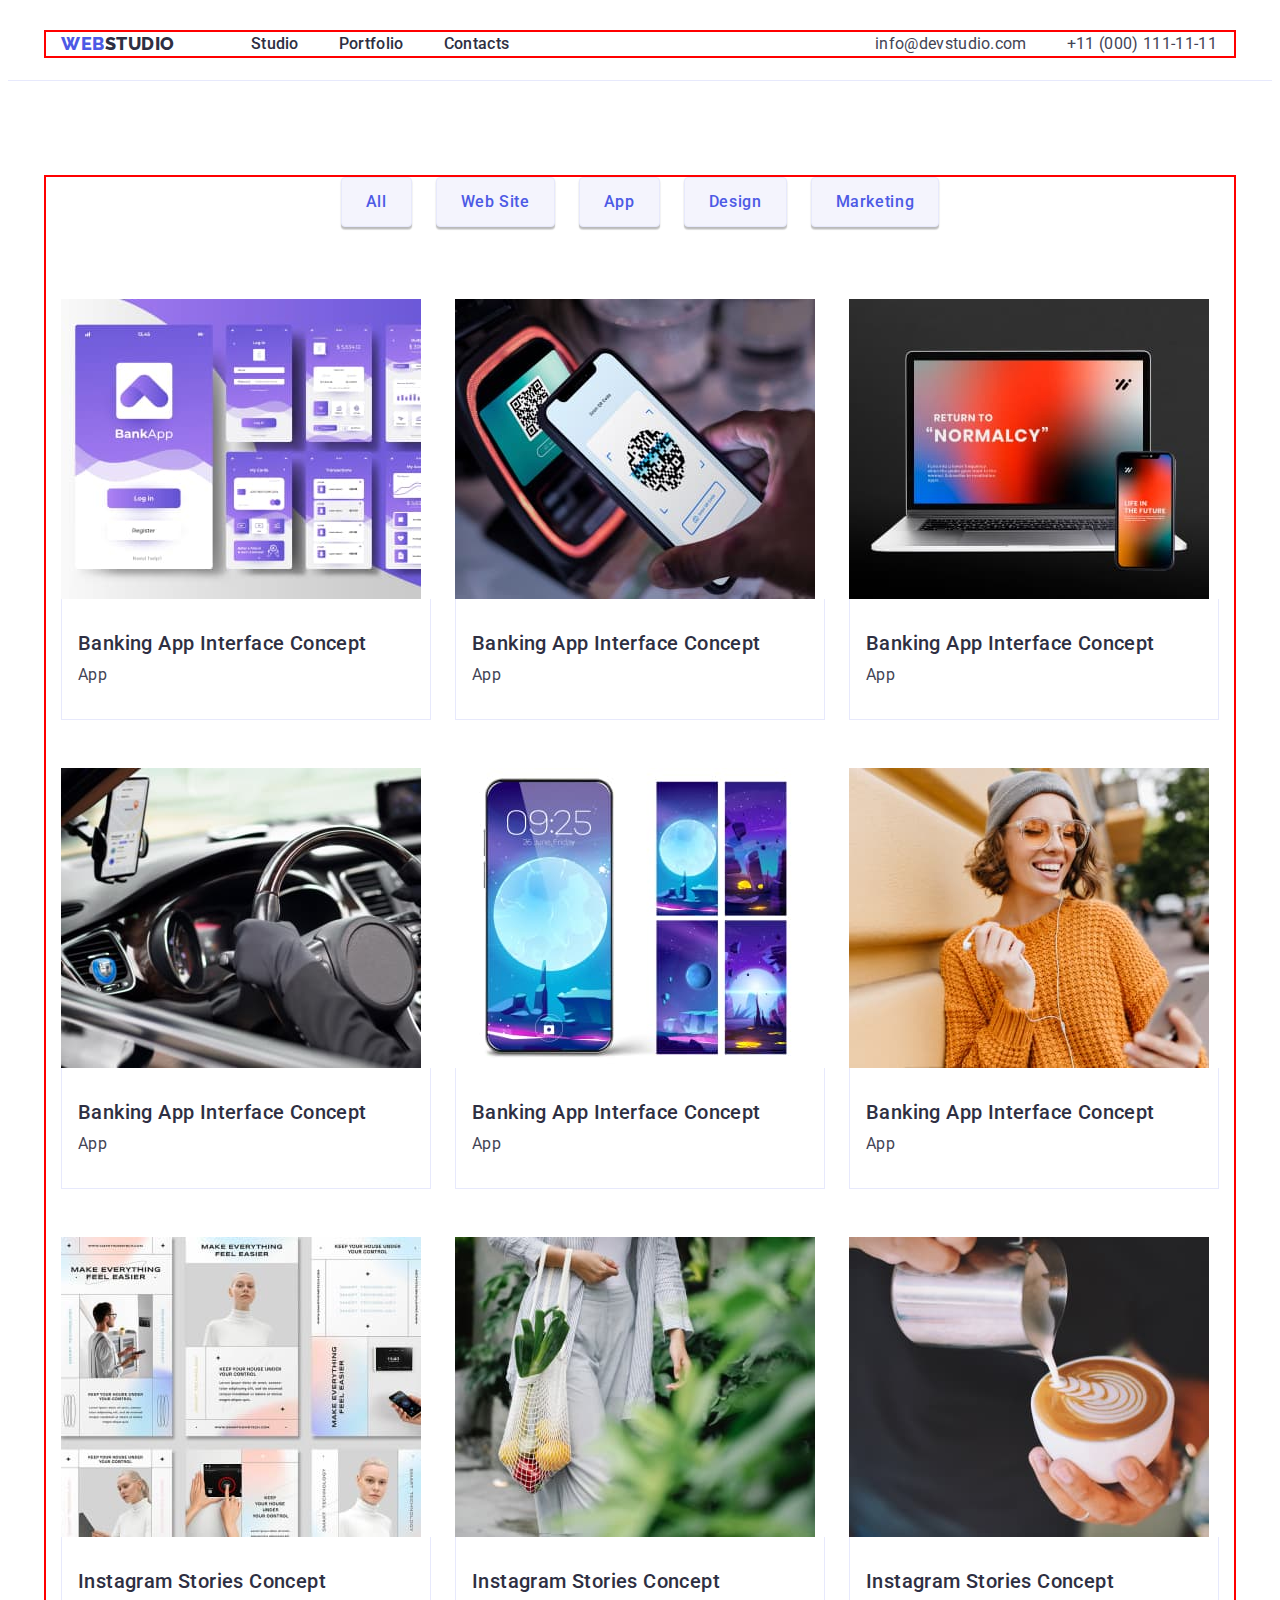
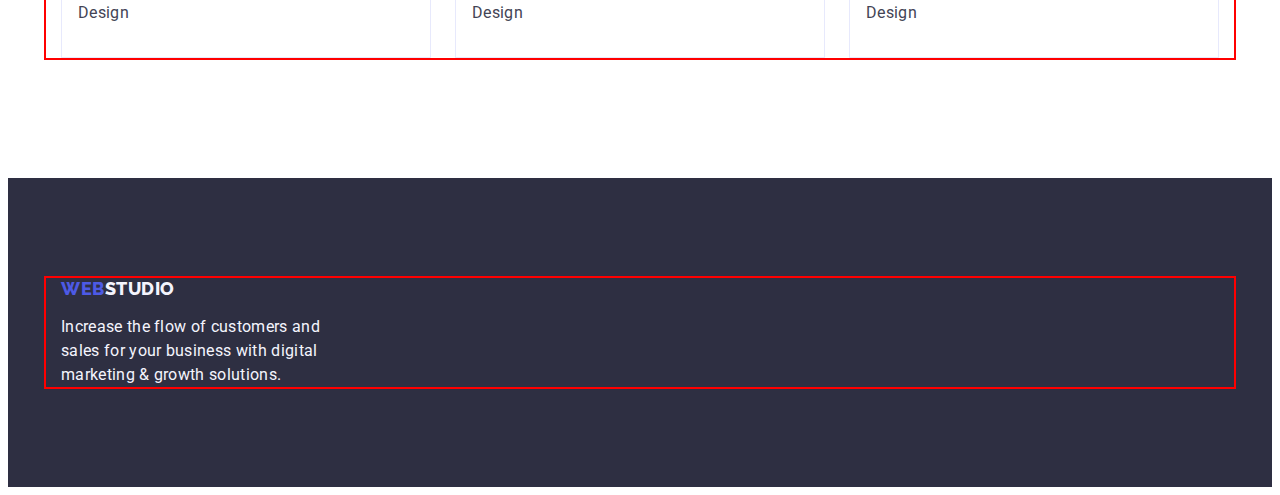
==== portfolio.html @ 76309aad "Initial commit" ====
<!DOCTYPE html>
<html lang="en">

<head>
    <meta charset="UTF-8">
    <meta http-equiv="X-UA-Compatible" content="IE=edge">
    <meta name="viewport" content="width=device-width, initial-scale=1.0">
    <link rel="preconnect" href="https://fonts.googleapis.com">
    <link rel="preconnect" href="https://fonts.gstatic.com" crossorigin>
    <link href="https://fonts.googleapis.com/css2?family=Raleway:wght@800&family=Roboto:wght@400;500;700&display=swap"
        rel="stylesheet">
    <title>Document</title>
    <link rel="stylesheet" href="https://cdnjs.cloudflare.com/ajax/libs/modern-normalize/2.0.0/modern-normalize.min.css"
        integrity="sha512-4xo8blKMVCiXpTaLzQSLSw3KFOVPWhm/TRtuPVc4WG6kUgjH6J03IBuG7JZPkcWMxJ5huwaBpOpnwYElP/m6wg=="
        crossorigin="anonymous" referrerpolicy="no-referrer">
    <link rel="stylesheet" href="./css/styles.css">
</head>

<body>
    <header class="header">
        <div class="container header-container">
            <nav class="header-nav">
                <a href="./index.html" class="header-logo link">Web<span class="logo">Studio</span></a>
                <ul class="header-menu list">
                    <li class="header-menu-item">
                        <a class="header-menu-link link" href="./index.html">Studio</a>
                    </li>
                    <li class="header-menu-item">
                        <a class="header-menu-link link" href="./portfolio.html">Portfolio</a>
                    </li>
                    <li class="header-menu-item">
                        <a class="header-menu-link link" href="">Contacts</a>
                    </li>
                </ul>
            </nav>
            <address class="header-address">
                <ul class="header-address-list list">
                    <li class="header-address-item">
                        <a class="header-address-link link" href="mailto:info@devstudio.com">info@devstudio.com</a>
                    </li>
                    <li class="header-address-item">
                        <a class="header-address-link link" href="tel:+110001111111">+11 (000) 111-11-11</a>
                    </li>
                </ul>
            </address>
        </div>
    </header>
    <main>

        <section class="section portfolio">
            <div class="container">
                <h1 class="visually-hidden">Portfolio</h1>
                <ul class="portfolio-list list">
                    <li class="portfolio-item">
                        <button type="button" class="portfolio-btn">All</button>
                    </li>
                    <li>
                        <button type="button" class="portfolio-btn">Web Site</button>
                    </li>
                    <li>
                        <button type="button" class="portfolio-btn">App</button>
                    </li>
                    <li>
                        <button type="button" class="portfolio-btn">Design</button>
                    </li>
                    <li>
                        <button type="button" class="portfolio-btn">Marketing</button>
                    </li>
                </ul>
                <ul class="card-list list">
                    <li class="card-item">
                        <a class="link" href=""><img src="./images/our-products/banking-app.jpg" alt="banking app"
                                width="360" height="300">
                            <div class="card-app">
                                <h2 class="advantage-subtitle">Banking App Interface Concept</h2>
                                <p class="advantage-text">App</p>
                            </div>
                        </a>
                    </li>
                    <li class="card-item">
                        <a class="link" href=""><img src="./images/our-products/cashless-payment.jpg"
                                alt="smartphone in hand" width="360" height="300">
                            <div class="card-app">
                                <h2 class="advantage-subtitle">Banking App Interface Concept</h2>
                                <p class="advantage-text">App</p>
                            </div>
                        </a>
                    </li>
                    <li class="card-item">
                        <a class="link" href=""><img src="./images/our-products/meditation-app.jpg"
                                alt="images of a laptop and smartphone" width="360" height="300">
                            <div class="card-app">
                                <h2 class="advantage-subtitle">Banking App Interface Concept</h2>
                                <p class="advantage-text">App</p>
                            </div>
                        </a>
                    </li>
                    <li class="card-item">
                        <a class="link" href=""><img src="./images/our-products/taxi-service.jpg"
                                alt="driver's hands on the steering wheel" width="360" height="300">
                            <div class="card-app">
                                <h2 class="advantage-subtitle">Banking App Interface Concept</h2>
                                <p class="advantage-text">App</p>
                            </div>
                        </a>
                    </li>
                    <li class="card-item">
                        <a class="link" href=""><img src="./images/our-products/screen-illustrations.jpg"
                                alt="smartphone screen saver" width="360" height="300">
                            <div class="card-app">
                                <h2 class="advantage-subtitle">Banking App Interface Concept</h2>
                                <p class="advantage-text">App</p>
                            </div>
                        </a>
                    </li>
                    <li class="card-item">
                        <a class="link" href=""><img src="./images/our-products/online-courses.jpg"
                                alt="girl with headphones" width="360" height="300">
                            <div class="card-app">
                                <h2 class="advantage-subtitle">Banking App Interface Concept</h2>
                                <p class="advantage-text">App</p>
                            </div>
                        </a>
                    </li>
                    <li class="card-item">
                        <a class="link" href=""><img src="./images/our-products/instagram-stories-concept.jpg"
                                alt="Instagram pages" width="360" height="300">
                            <div class="card-app">
                                <h2 class="advantage-subtitle">Instagram Stories Concept</h2>
                                <p class="advantage-text">Design</p>
                            </div>
                        </a>
                    </li>
                    <li class="card-item">
                        <a class="link" href=""><img src="./images/our-products/organic-food.jpg"
                                alt="a person carries food" width="360" height="300">
                            <div class="card-app">
                                <h2 class="advantage-subtitle">Instagram Stories Concept</h2>
                                <p class="advantage-text">Design</p>
                            </div>
                        </a>
                    </li>
                    <li class="card-item">
                        <a class="link" href=""><img src="./images/our-products/fresh-coffee.jpg"
                                alt="pour coffee into a cup" width="360" height="300">
                            <div class="card-app">
                                <h2 class="advantage-subtitle">Instagram Stories Concept</h2>
                                <p class="advantage-text">Design</p>
                            </div>
                        </a>
                    </li>
                </ul>
            </div>
        </section>

    </main>
    <footer class="footer">
        <div class="container footer-container">
            <div class="footer-logo-row">
                <a class="footer-logo link" href="./index.html">Web<span class="logo">Studio</span></a>
            </div>
            <p class="footer-text">
                Increase the flow of customers and sales for your business with digital marketing & growth
                solutions.
            </p>
        </div>
    </footer>

</body>

</html>
---- css/styles.css ----
:root {
  --color-primary: #2e2f42;
  --color-secondary: #434455;
  --color-action: #4d5ae5;
  --color-action-secondary: #404bbf;
  --color-invert: #fff;
  --color-bg: #f4f4fd;
}

body {
  font-family: 'Roboto', sans-serif;
  color: var(--color-secondary);
  background-color: var(--color-invert);
  font-size: 16px;
}

p,
h1,
h2,
h3,
h4,
h5,
h6 {
  margin-top: 0;
  margin-bottom: 0;
}

ul {
  list-style-type: none;
  margin: 0;
  padding-left: 0;
}

img {
  display: block;
}

.link {
  text-decoration: none;
}

.list {
  list-style-type: none;
}

.container {
  width: 100%;
  max-width: 1158px;
  margin: 0 auto;
  padding: 0 15px;
  outline: 2px solid red;
}

.section {
  padding-bottom: 0px;
}

.visually-hidden {
  position: absolute;
  width: 1px;
  height: 1px;
  margin: -1px;
  border: 0;
  padding: 0;
  white-space: nowrap;
  clip-path: inset(100%);
  clip: rect(0 0 0 0);
  overflow: hidden;
}


/** ------HEADER-------- */

.header {
  padding-top: 24px;
  padding-bottom: 24px;
  border-bottom: 1px solid #E7E9FC;
}

.header-container {
  display: flex;
  align-items: center;
  padding: 0 15px;
}

.header-nav {
  display: flex;
  align-items: center;
  flex-grow: 1;
}

.header-logo {
  font-family: 'Raleway', sans-serif;
  font-weight: 800;
  font-size: 18px;
  line-height: 1.17;
  letter-spacing: 0.03em;
  text-transform: uppercase;
  margin-right: 76px;
  color: var(--color-action);
}

.header-logo span {
  color: var(--color-primary);
}

.logo {
  color: var(--color-primary);
}

.header-menu {
  display: flex;
  gap: 40px;
}

.header-menu-item {}

.header-menu-link {
  font-weight: 500;
  line-height: 1.5;
  letter-spacing: 0.02em;
  color: var(--color-primary);
  padding: 24px 0;
}

.header-menu-link:hover {
  text-decoration: underline;
  color: var(--color-action-secondary);
}

.header-menu-link:focus {
  color: var(--color-action-secondary);
}

.header-address {
  font-style: normal;
}

.header-address-list {
  display: flex;
  min-width: 344px;
  gap: 40px;
}

.header-address-item {}

.header-address-link {
  font-style: normal;
  line-height: 1.5;
  letter-spacing: 0.02em;
  color: var(--color-secondary);
}

.header-address-link:hover,
.header-address-link:focus {
  text-decoration: underline;
  color: var(--color-action-secondary);
}

/* *----------HERO-------------- */

.hero {
  background-color: var(--color-primary);
  padding-bottom: 0;
  padding: 188px 0;
}

.hero-container {
  display: flex;
  flex-direction: column;
  align-items: center;
}

.hero-title {
  font-weight: 700;
  font-size: 56px;
  line-height: 1.07;
  letter-spacing: 0.02em;
  color: var(--color-invert);
  text-align: center;
  letter-spacing: 0.02em;
  display: block;
  margin: 0 auto;
  max-width: 496px;
  margin-bottom: 48px;
}

.hero-btn {
  font-family: inherit;
  font-weight: 500;
  font-size: 16px;
  line-height: 1.5;
  letter-spacing: 0.04em;
  color: var(--color-invert);
  background-color: var(--color-action);
  cursor: pointer;
  box-shadow: 0px 4px 4px rgba(0, 0, 0, 0.15);
  border-radius: 4px;
  border: none;
  display: block;
  min-width: 169px;
  margin: 0 auto;
  letter-spacing: 0.04em;
  padding: 16px 32px;
}

.hero-btn:hover,
.hero-btn:focus {
  background-color: var(--color-action-secondary);
}

/* *----------advantage-------------- */

.advantage {
  padding: 120px 0;
}

.advantage-container {}



.advantage-list {
  display: flex;
  gap: 24px;
}

.advantage-item {
  width: 264px;
  width: calc((100% - 2 * 24px) / 3)
}

.advantage-subtitle {
  font-weight: 500;
  font-size: 20px;
  line-height: 1.2;
  letter-spacing: 0.02em;
  color: var(--color-primary);
  margin-bottom: 8px;
}

.advantage-text {
  font-size: 16px;
  line-height: 1.5;
  letter-spacing: 0.02em;
  color: var(--color-secondary);
}

/* *----------product-------------- */
.product {
  padding-bottom: 120px;
}

.product-title {
  font-weight: 700;
  font-size: 36px;
  line-height: 1.11;
  text-align: center;
  letter-spacing: 0.02em;
  text-transform: capitalize;
  color: var(--color-primary);
  margin-bottom: 72px;
}

.product-list {
  display: flex;
  gap: 24px;

}

.product-item {
  width: calc((100% - 48px) / 3);
}

/* *----------team-------------- */

.team {
  padding: 120px 0;
  background-color: var(--color-bg);
}

.team-container {
  margin-right: auto;
  margin-left: auto;
}

.team-title {
  font-weight: 700;
  font-size: 36px;
  line-height: 1.1;
  letter-spacing: 0.02em;
  text-transform: capitalize;
  color: var(--color-primary);
  text-align: center;
  margin-bottom: 72px;
  max-width: 163px;
  margin-right: auto;
  margin-left: auto;
}

.team-list {
  display: flex;
  gap: 24px;
}

.team-item {
  text-align: center;
  width: calc((100% - 3*24px) / 4);
  background-color: var(--color-invert);
  box-shadow: 0px 1px 6px rgba(46, 47, 66, 0.08), 0px 1px 1px rgba(46, 47, 66, 0.16), 0px 2px 1px rgba(46, 47, 66, 0.08);
  border-radius: 0px 0px 4px 4px;
}

.team-item-specialist {
  padding: 32px 16px;
}

.team-name {
  font-weight: 500;
  font-size: 20px;
  line-height: 1.2;
  letter-spacing: 0.02em;
  color: var(--color-primary);
  text-align: center;
  margin-bottom: 8px;
}

.team-specialty {
  line-height: 1.5;
  letter-spacing: 0.02em;
  color: var(--color-secondary);
  text-align: center;
}

/* *----------footer-------------- */

.footer {
  background-color: var(--color-primary);
  padding: 100px 0;
}

.footer-container {
  display: block;
}

.footer-logo {
  font-family: 'Raleway', sans-serif;
  font-weight: 800;
  font-size: 18px;
  line-height: 1.17;
  letter-spacing: 0.03em;
  text-transform: uppercase;
  color: var(--color-action);
  margin-bottom: 16px;
  display: inline-block;
}



.footer-logo span {
  color: var(--color-bg);
}

.footer-text {
  font-weight: 400;
  line-height: 1.5;
  letter-spacing: 0.02em;
  color: var(--color-bg);
  max-width: 264px;
}

/* *----------portfolio-------------- */


.portfolio {
  padding-top: 96px;
  padding-bottom: 120px;
}

.portfolio-container {}



.portfolio-list {
  display: flex;
  gap: 24px;
  justify-content: center;
  margin-bottom: 72px;
}

.portfolio-item {}

.portfolio-btn {
  font-family: 'Roboto', sans-serif;
  font-weight: 500;
  font-size: 16px;
  line-height: 1.5;
  letter-spacing: 0.04em;
  color: var(--color-action);
  background-color: var(--color-bg);
  cursor: pointer;
  border: none;
  padding: 12px 24px;
  box-shadow: 0px 3px 1px rgba(0, 0, 0, 0.1), 0px 2px 1px rgba(0, 0, 0, 0.08), 0px 2px 2px rgba(0, 0, 0, 0.12);
  border: 1px solid #e7e9fc;
  border-radius: 4px;
}

.portfolio-btn:hover,
.portfolio-btn:focus {
  color: var(--color-invert);
  background-color: var(--color-action-secondary);
  border: 1px solid transparent;
}



/* *----------card-------------- */

.card-title {}




.card-list {
  display: flex;
  flex-wrap: wrap;
  column-gap: 24px;
  row-gap: 48px;
  list-style: none;
}

.card-item {
  width: calc((100% - 48px) / 3);
}

.card-app {
  padding: 32px 16px;
  border: 1px solid #e7e9fc;
  border-top: none;
}
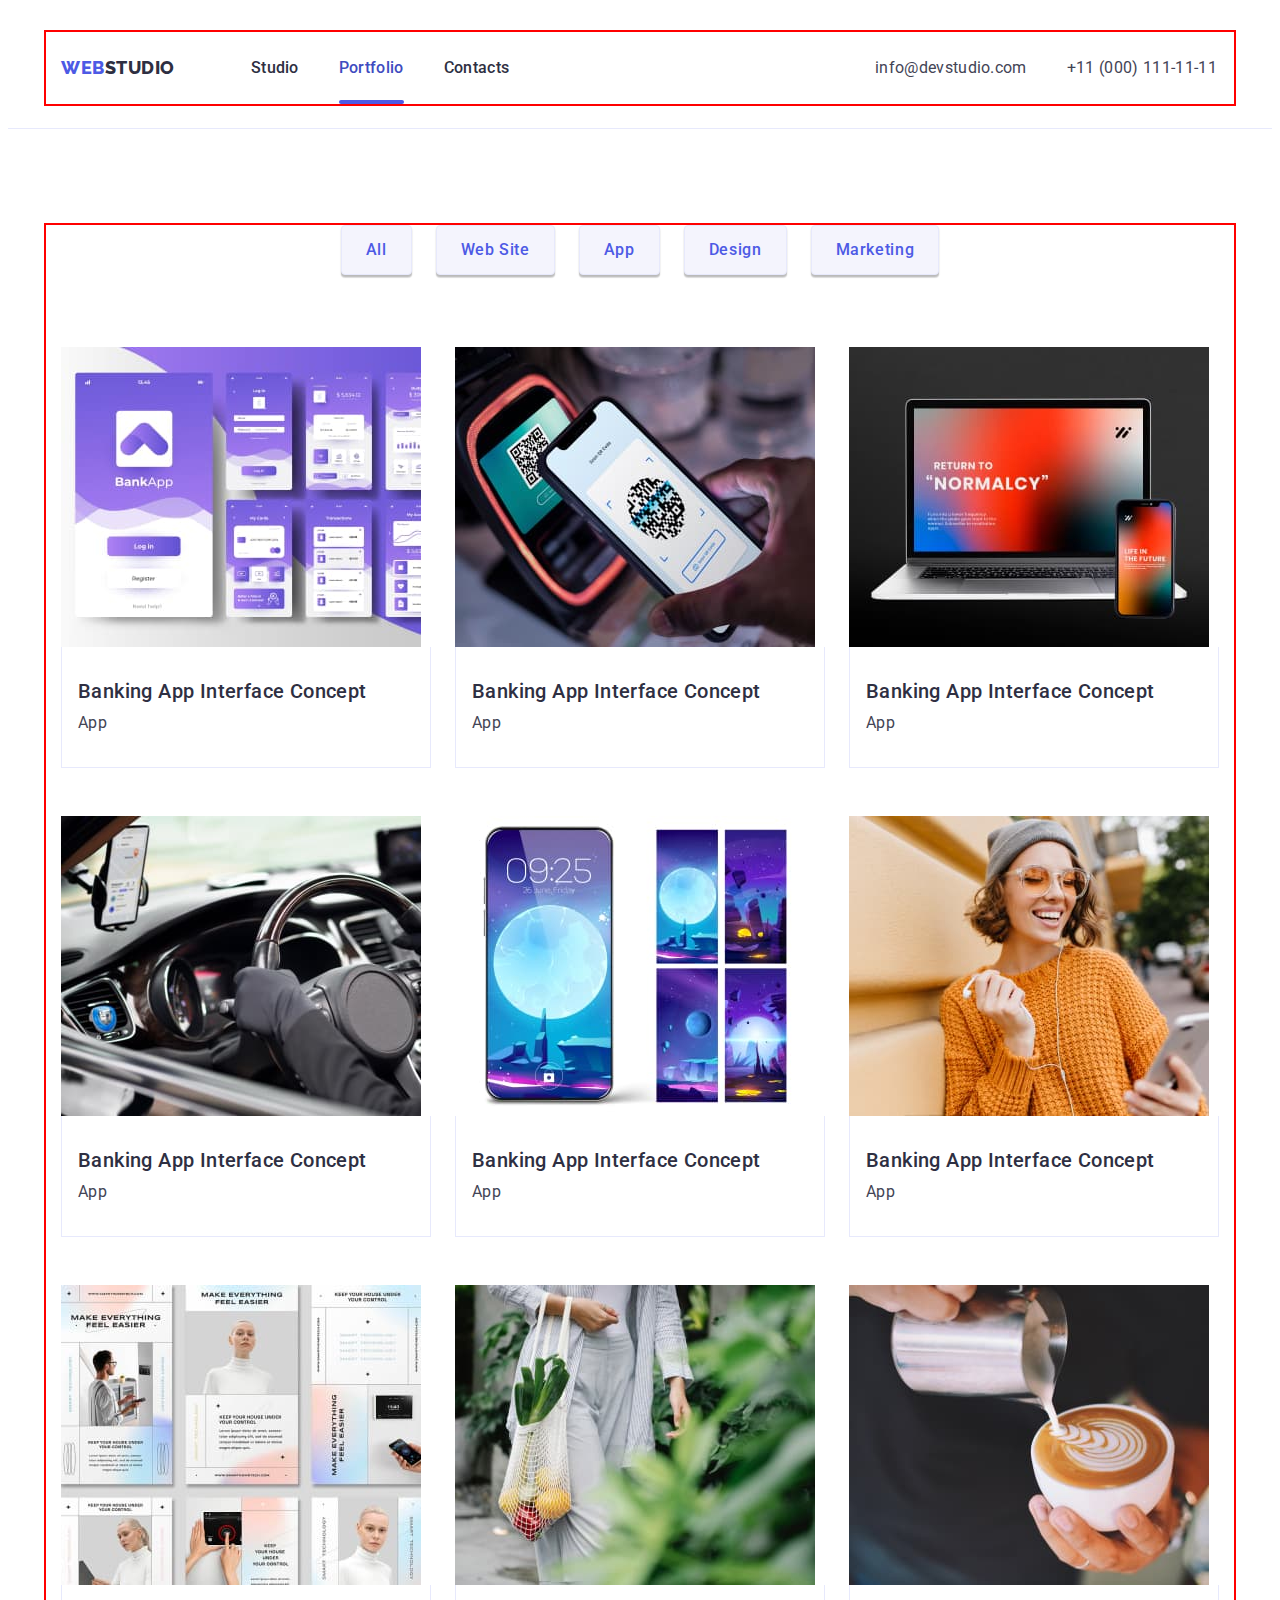
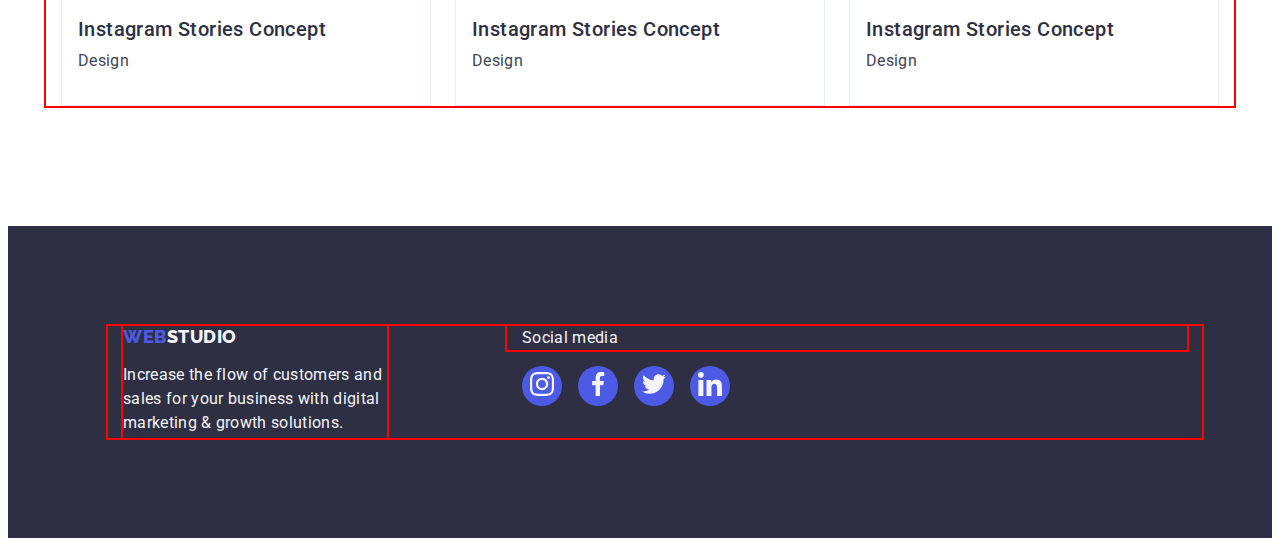
==== commit f372b550: "Summary" ====
--- a/portfolio.html
+++ b/portfolio.html
@@ -26,7 +26,7 @@
                         <a class="header-menu-link link" href="./index.html">Studio</a>
                     </li>
                     <li class="header-menu-item">
-                        <a class="header-menu-link link" href="./portfolio.html">Portfolio</a>
+                        <a class="header-menu-link link current" href="./portfolio.html">Portfolio</a>
                     </li>
                     <li class="header-menu-item">
                         <a class="header-menu-link link" href="">Contacts</a>
@@ -156,13 +156,42 @@
     </main>
     <footer class="footer">
         <div class="container footer-container">
-            <div class="footer-logo-row">
+            <div class="footer-logo-container container">
                 <a class="footer-logo link" href="./index.html">Web<span class="logo">Studio</span></a>
+                <p class="footer-text">
+                    Increase the flow of customers and sales for your business with
+                    digital marketing & growth solutions.
+                </p>
             </div>
-            <p class="footer-text">
-                Increase the flow of customers and sales for your business with digital marketing & growth
-                solutions.
-            </p>
+            <div class="footer-soc container">
+                <p class="footer-soc-text">Social media</p>
+                <ul class="footer-soc-list">
+                    <li class="footer-soc-item">
+                        <a href="http://" target="_blank" rel="noopener noreferrer">
+                            <svg class="team-soc-icon" width="24" height="24">
+                                <use href="./images/symbol.svg#icon-instagram"></use>
+                            </svg></a>
+                    </li>
+                    <li class="footer-soc-item">
+                        <a href="http://" target="_blank" rel="noopener noreferrer">
+                            <svg class=" team-soc-icon" width="24" height="24">
+                                <use href="./images/symbol.svg#icon-facebook"></use>
+                            </svg></a>
+                    </li>
+                    <li class="footer-soc-item">
+                        <a href="http://" target="_blank" rel="noopener noreferrer">
+                            <svg class="team-soc-icon" width="24" height="24">
+                                <use href="./images/symbol.svg#icon-twitter"></use>
+                            </svg></a>
+                    </li>
+                    <li class="footer-soc-item">
+                        <a href="http://" target="_blank" rel="noopener noreferrer">
+                            <svg class="team-soc-icon" width="24" height="24">
+                                <use href="./images/symbol.svg#icon-linkedin"></use>
+                            </svg></a>
+                    </li>
+                </ul>
+            </div>
         </div>
     </footer>
 
--- a/css/styles.css
+++ b/css/styles.css
@@ -5,6 +5,7 @@
   --color-action-secondary: #404bbf;
   --color-invert: #fff;
   --color-bg: #f4f4fd;
+  --transition: 250ms cubic-bezier(0.4, 0, 0.2, 1);
 }
 
 body {
@@ -113,25 +114,42 @@
   gap: 40px;
 }
 
-.header-menu-item {}
 
 .header-menu-link {
+  display: block;
+  position: relative;
   font-weight: 500;
   line-height: 1.5;
   letter-spacing: 0.02em;
   color: var(--color-primary);
   padding: 24px 0;
-}
-
-.header-menu-link:hover {
-  text-decoration: underline;
+  transition: color var(--transition);
+}
+
+.link.current {
   color: var(--color-action-secondary);
 }
 
+.header-menu-link:hover,
 .header-menu-link:focus {
   color: var(--color-action-secondary);
 }
 
+.current {
+  position: relative;
+}
+
+.current::after {
+  content: '';
+  left: 0;
+  bottom: 0;
+  width: 100%;
+  height: 4px;
+  position: absolute;
+  background-color: var(--color-action);
+  border-radius: 2px;
+}
+
 .header-address {
   font-style: normal;
 }
@@ -142,13 +160,12 @@
   gap: 40px;
 }
 
-.header-address-item {}
-
 .header-address-link {
   font-style: normal;
   line-height: 1.5;
   letter-spacing: 0.02em;
   color: var(--color-secondary);
+  transition: color var(--transition);
 }
 
 .header-address-link:hover,
@@ -161,6 +178,12 @@
 
 .hero {
   background-color: var(--color-primary);
+  background-image: linear-gradient(0deg, rgba(46, 47, 66, 0.7), rgba(46, 47, 66, 0.7)), url(/images/hero/hero-image.jpg);
+  background-size: cover;
+  background-repeat: no-repeat;
+  background-position: center;
+  border: 1px solid #000000;
+  box-shadow: 0px 4px 4px rgba(0, 0, 0, 0.25);
   padding-bottom: 0;
   padding: 188px 0;
 }
@@ -202,6 +225,7 @@
   margin: 0 auto;
   letter-spacing: 0.04em;
   padding: 16px 32px;
+  transition: background-color var(--transition);
 }
 
 .hero-btn:hover,
@@ -227,6 +251,19 @@
 .advantage-item {
   width: 264px;
   width: calc((100% - 2 * 24px) / 3)
+}
+
+.advantage-item-icon {
+  width: 264px;
+  height: 112px;
+  gap: 24px;
+  padding: 24px 100px;
+  align-items: center;
+  justify-content: center;
+  margin: 0 auto;
+  margin-bottom: 8px;
+  background: #F4F4FD;
+  border-radius: 4px;
 }
 
 .advantage-subtitle {
@@ -311,6 +348,7 @@
 }
 
 .team-item-specialist {
+
   padding: 32px 16px;
 }
 
@@ -329,17 +367,62 @@
   letter-spacing: 0.02em;
   color: var(--color-secondary);
   text-align: center;
-}
+  margin-bottom: 8px;
+}
+
+.team-soc-list {
+  display: flex;
+  gap: 24px;
+}
+
+.team-soc-item {
+  display: flex;
+  width: 40px;
+  height: 40px;
+  width: calc((100% - 72px) / 4);
+  justify-content: center;
+  align-items: center;
+  background-color: var(--color-action);
+  border-radius: 50%;
+}
+
+.team-soc-item:hover,
+.team-soc-item:focus {
+  background-color: var(--color-action-secondary);
+  transition: var(--transition);
+}
+
+.team-soc {
+  height: 16px;
+}
+
+.team-soc-icon {
+  fill: var(--color-bg);
+
+
+}
+
+
 
 /* *----------footer-------------- */
 
 .footer {
   background-color: var(--color-primary);
-  padding: 100px 0;
+  padding: 100px;
 }
 
 .footer-container {
-  display: block;
+  display: flex;
+  justify-content: center;
+}
+
+.footer-logo-container {
+  max-width: 264px;
+  height: 112px;
+  margin-left: 0;
+  margin-right: 120px;
+  padding-left: 0;
+  padding-right: 0;
 }
 
 .footer-logo {
@@ -366,6 +449,51 @@
   letter-spacing: 0.02em;
   color: var(--color-bg);
   max-width: 264px;
+  margin-bottom: 16px;
+}
+
+.footer-soc-container {
+  display: flex;
+  flex-direction: column;
+  max-width: 208px;
+  height: 80px;
+  margin-left: 0;
+  padding-left: 0;
+}
+
+.footer-soc-list {
+  display: flex;
+  gap: 16px;
+  width: calc((100% - 16*3) / 4);
+}
+
+.footer-soc-text {
+  line-height: 1.5;
+  letter-spacing: 0.02em;
+  color: var(--color-bg);
+  max-width: 98px;
+  margin-bottom: 16px;
+}
+
+.footer-soc-item {
+  display: flex;
+  flex: none;
+  width: 40px;
+  height: 40px;
+  justify-content: center;
+  align-items: center;
+  background-color: var(--color-action);
+  border-radius: 50%;
+}
+
+.footer-soc-item:hover,
+.footer-soc-item:focus {
+  background-color: #31D0AA;
+  transition: var(--transition);
+}
+
+.footer-soc {
+  height: 24px;
 }
 
 /* *----------portfolio-------------- */
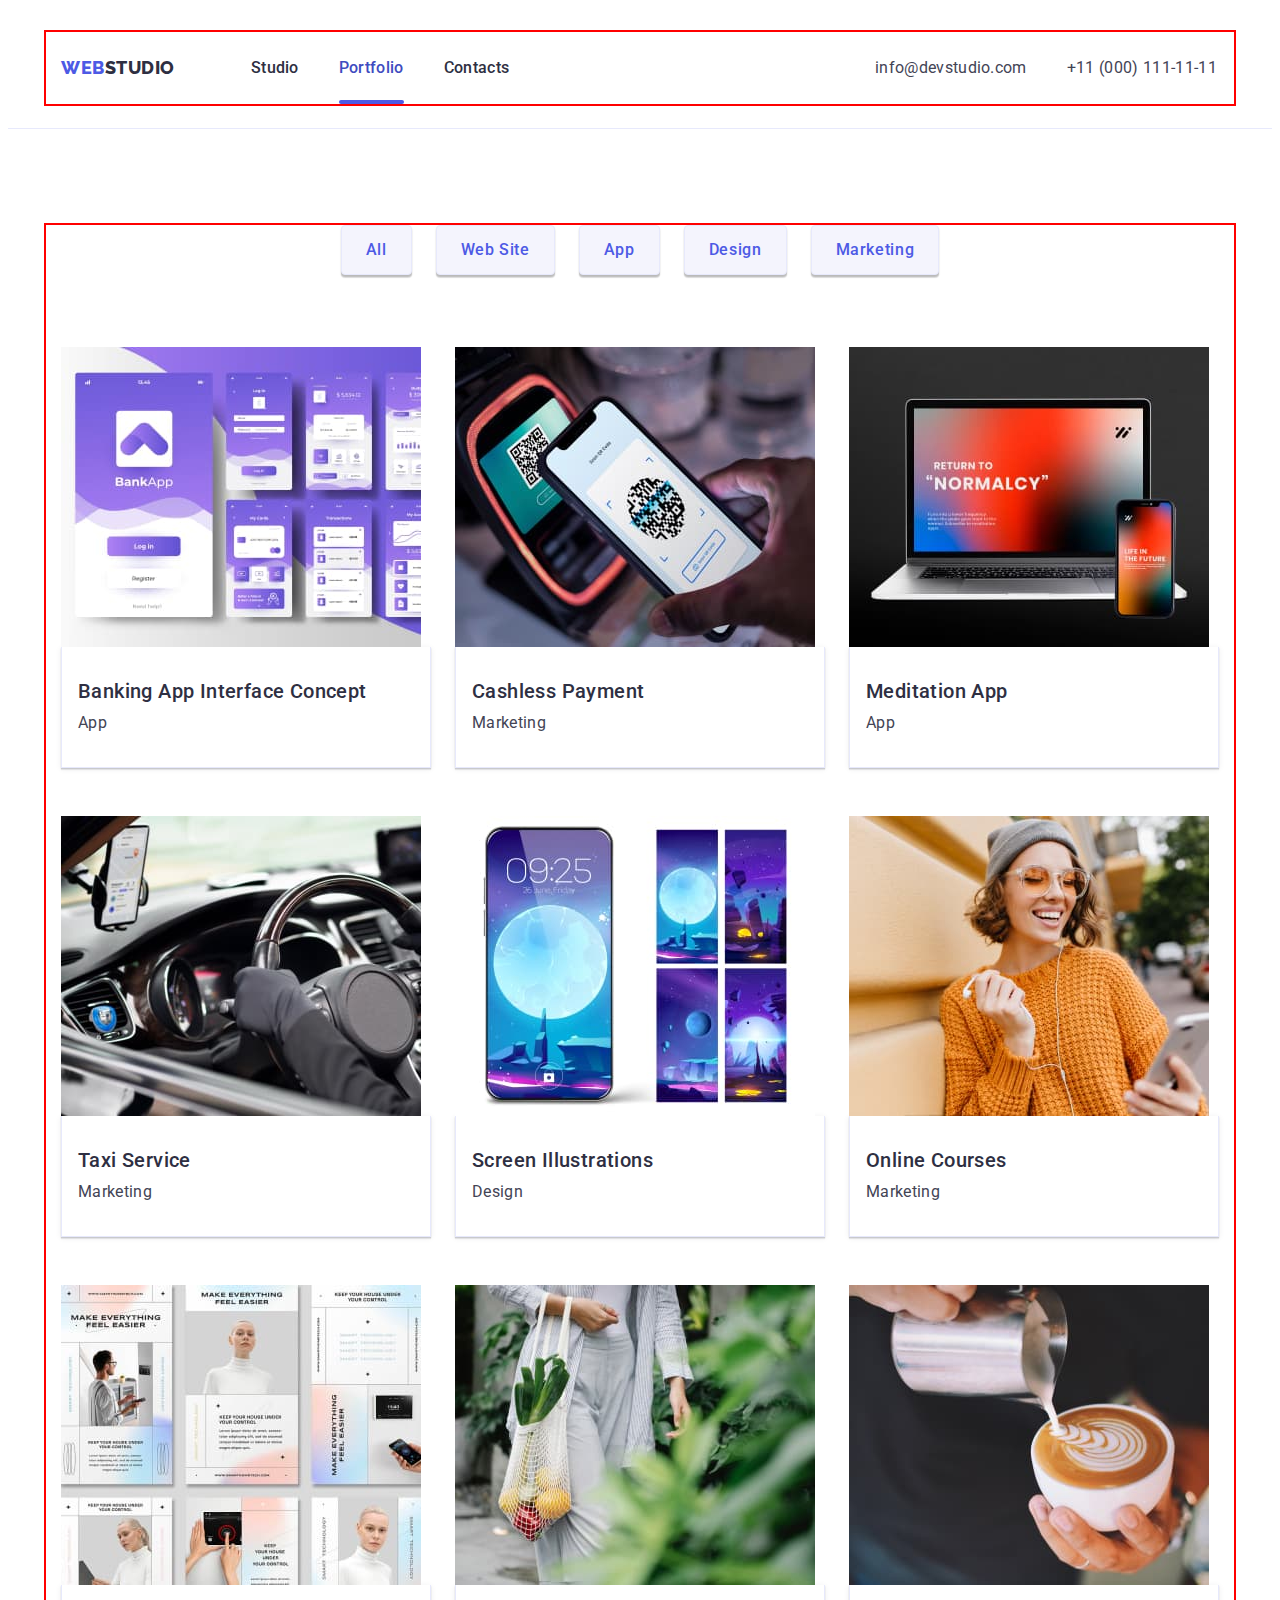
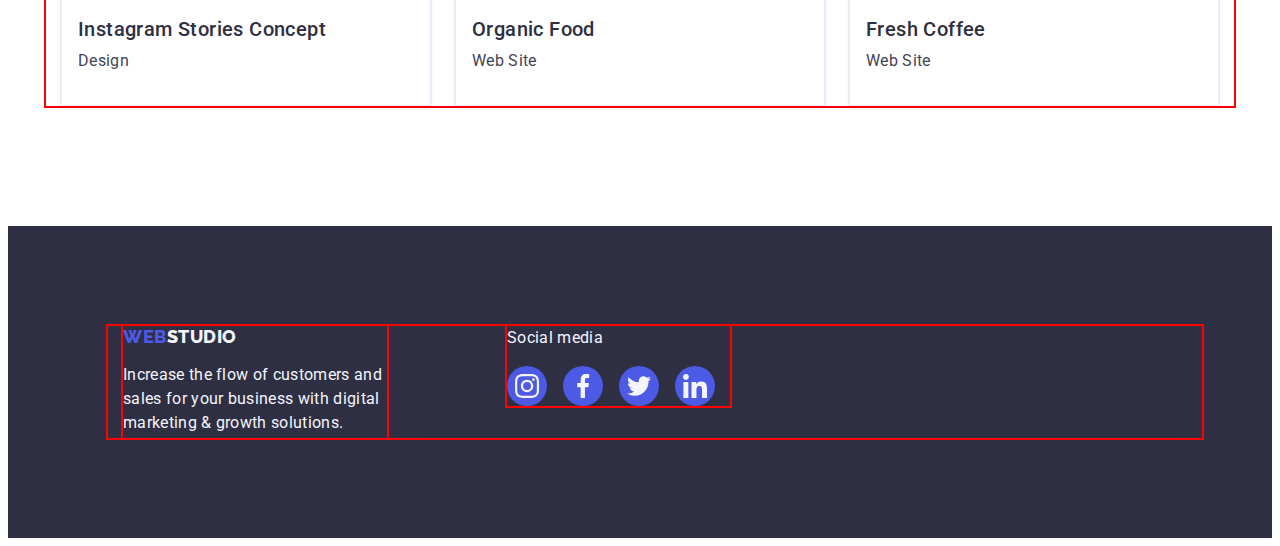
==== commit da452dfa: "Summary" ====
--- a/portfolio.html
+++ b/portfolio.html
@@ -69,85 +69,166 @@
                 </ul>
                 <ul class="card-list list">
                     <li class="card-item">
-                        <a class="link" href=""><img src="./images/our-products/banking-app.jpg" alt="banking app"
-                                width="360" height="300">
-                            <div class="card-app">
-                                <h2 class="advantage-subtitle">Banking App Interface Concept</h2>
-                                <p class="advantage-text">App</p>
-                            </div>
-                        </a>
-                    </li>
-                    <li class="card-item">
-                        <a class="link" href=""><img src="./images/our-products/cashless-payment.jpg"
-                                alt="smartphone in hand" width="360" height="300">
-                            <div class="card-app">
-                                <h2 class="advantage-subtitle">Banking App Interface Concept</h2>
-                                <p class="advantage-text">App</p>
-                            </div>
-                        </a>
-                    </li>
-                    <li class="card-item">
-                        <a class="link" href=""><img src="./images/our-products/meditation-app.jpg"
-                                alt="images of a laptop and smartphone" width="360" height="300">
-                            <div class="card-app">
-                                <h2 class="advantage-subtitle">Banking App Interface Concept</h2>
-                                <p class="advantage-text">App</p>
-                            </div>
-                        </a>
-                    </li>
-                    <li class="card-item">
-                        <a class="link" href=""><img src="./images/our-products/taxi-service.jpg"
-                                alt="driver's hands on the steering wheel" width="360" height="300">
-                            <div class="card-app">
-                                <h2 class="advantage-subtitle">Banking App Interface Concept</h2>
-                                <p class="advantage-text">App</p>
-                            </div>
-                        </a>
-                    </li>
-                    <li class="card-item">
-                        <a class="link" href=""><img src="./images/our-products/screen-illustrations.jpg"
-                                alt="smartphone screen saver" width="360" height="300">
-                            <div class="card-app">
-                                <h2 class="advantage-subtitle">Banking App Interface Concept</h2>
-                                <p class="advantage-text">App</p>
-                            </div>
-                        </a>
-                    </li>
-                    <li class="card-item">
-                        <a class="link" href=""><img src="./images/our-products/online-courses.jpg"
-                                alt="girl with headphones" width="360" height="300">
-                            <div class="card-app">
-                                <h2 class="advantage-subtitle">Banking App Interface Concept</h2>
-                                <p class="advantage-text">App</p>
-                            </div>
-                        </a>
-                    </li>
-                    <li class="card-item">
-                        <a class="link" href=""><img src="./images/our-products/instagram-stories-concept.jpg"
-                                alt="Instagram pages" width="360" height="300">
-                            <div class="card-app">
-                                <h2 class="advantage-subtitle">Instagram Stories Concept</h2>
-                                <p class="advantage-text">Design</p>
-                            </div>
-                        </a>
-                    </li>
-                    <li class="card-item">
-                        <a class="link" href=""><img src="./images/our-products/organic-food.jpg"
-                                alt="a person carries food" width="360" height="300">
-                            <div class="card-app">
-                                <h2 class="advantage-subtitle">Instagram Stories Concept</h2>
-                                <p class="advantage-text">Design</p>
-                            </div>
-                        </a>
-                    </li>
-                    <li class="card-item">
-                        <a class="link" href=""><img src="./images/our-products/fresh-coffee.jpg"
-                                alt="pour coffee into a cup" width="360" height="300">
-                            <div class="card-app">
-                                <h2 class="advantage-subtitle">Instagram Stories Concept</h2>
-                                <p class="advantage-text">Design</p>
-                            </div>
-                        </a>
+                        <div class="card-item-cover">
+                            <a class="card-item-link link" href="">
+                                <img src="./images/our-products/banking-app.jpg" alt="banking app" width="360"
+                                    height="300">
+                                <div class="card-cover-block">
+                                    <p class="card-cover-text">14 Stylish and User-Friendly App Design Concepts · Task
+                                        Manager App · Calorie Tracker
+                                        App · Exotic Fruit Ecommerce App ·
+                                        Cloud Storage App</p>
+                                </div>
+                            </a>
+                        </div>
+                        <div class="card-app">
+                            <h2 class="advantage-subtitle">Banking App Interface Concept</h2>
+                            <p class="advantage-text">App</p>
+                        </div>
+                    </li>
+                    <li class="card-item">
+                        <div class="card-item-cover">
+                            <a class="card-item-link link" href="">
+                                <img src="./images/our-products/cashless-payment.jpg" alt="banking app" width="360"
+                                    height="300">
+                                <div class="card-cover-block">
+                                    <p class="card-cover-text">14 Stylish and User-Friendly App Design Concepts · Task
+                                        Manager App · Calorie Tracker
+                                        App · Exotic Fruit Ecommerce App ·
+                                        Cloud Storage App</p>
+                                </div>
+                            </a>
+                        </div>
+                        <div class="card-app">
+                            <h2 class="advantage-subtitle">Cashless Payment</h2>
+                            <p class="advantage-text">Marketing</p>
+                        </div>
+                    </li>
+                    <li class="card-item">
+                        <div class="card-item-cover">
+                            <a class="card-item-link link" href="">
+                                <img src="./images/our-products/meditation-app.jpg" alt="banking app" width="360"
+                                    height="300">
+                                <div class="card-cover-block">
+                                    <p class="card-cover-text">14 Stylish and User-Friendly App Design Concepts · Task
+                                        Manager App · Calorie Tracker
+                                        App · Exotic Fruit Ecommerce App ·
+                                        Cloud Storage App</p>
+                                </div>
+                            </a>
+                        </div>
+                        <div class="card-app">
+                            <h2 class="advantage-subtitle">Meditation App</h2>
+                            <p class="advantage-text">App</p>
+                        </div>
+                    </li>
+                    <li class="card-item">
+                        <div class="card-item-cover">
+                            <a class="card-item-link link" href="">
+                                <img src="./images/our-products/taxi-service.jpg" alt="banking app" width="360"
+                                    height="300">
+                                <div class="card-cover-block">
+                                    <p class="card-cover-text">14 Stylish and User-Friendly App Design Concepts · Task
+                                        Manager App · Calorie Tracker
+                                        App · Exotic Fruit Ecommerce App ·
+                                        Cloud Storage App</p>
+                                </div>
+                            </a>
+                        </div>
+                        <div class="card-app">
+                            <h2 class="advantage-subtitle">Taxi Service</h2>
+                            <p class="advantage-text">Marketing</p>
+                        </div>
+                    </li>
+                    <li class="card-item">
+                        <div class="card-item-cover">
+                            <a class="card-item-link link" href="">
+                                <img src="./images/our-products/screen-illustrations.jpg" alt="banking app" width="360"
+                                    height="300">
+                                <div class="card-cover-block">
+                                    <p class="card-cover-text">14 Stylish and User-Friendly App Design Concepts · Task
+                                        Manager App · Calorie Tracker
+                                        App · Exotic Fruit Ecommerce App ·
+                                        Cloud Storage App</p>
+                                </div>
+                            </a>
+                        </div>
+                        <div class="card-app">
+                            <h2 class="advantage-subtitle">Screen Illustrations</h2>
+                            <p class="advantage-text">Design</p>
+                        </div>
+                    </li>
+                    <li class="card-item">
+                        <div class="card-item-cover">
+                            <a class="card-item-link link" href="">
+                                <img src="./images/our-products/online-courses.jpg" alt="banking app" width="360"
+                                    height="300">
+                                <div class="card-cover-block">
+                                    <p class="card-cover-text">14 Stylish and User-Friendly App Design Concepts · Task
+                                        Manager App · Calorie Tracker
+                                        App · Exotic Fruit Ecommerce App ·
+                                        Cloud Storage App</p>
+                                </div>
+                            </a>
+                        </div>
+                        <div class="card-app">
+                            <h2 class="advantage-subtitle">Online Courses</h2>
+                            <p class="advantage-text">Marketing</p>
+                        </div>
+                    </li>
+                    <li class="card-item">
+                        <div class="card-item-cover">
+                            <a class="card-item-link link" href="">
+                                <img src="./images/our-products/instagram-stories-concept.jpg" alt="banking app"
+                                    width="360" height="300">
+                                <div class="card-cover-block">
+                                    <p class="card-cover-text">14 Stylish and User-Friendly App Design Concepts · Task
+                                        Manager App · Calorie Tracker
+                                        App · Exotic Fruit Ecommerce App ·
+                                        Cloud Storage App</p>
+                                </div>
+                            </a>
+                        </div>
+                        <div class="card-app">
+                            <h2 class="advantage-subtitle">Instagram Stories Concept</h2>
+                            <p class="advantage-text">Design</p>
+                        </div>
+                    </li>
+                    <li class="card-item">
+                        <div class="card-item-cover">
+                            <a class="card-item-link link" href="">
+                                <img src="./images/our-products/organic-food.jpg" alt="banking app" width="360"
+                                    height="300">
+                                <div class="card-cover-block">
+                                    <p class="card-cover-text">14 Stylish and User-Friendly App Design Concepts · Task
+                                        Manager App · Calorie Tracker
+                                        App · Exotic Fruit Ecommerce App ·
+                                        Cloud Storage App</p>
+                                </div>
+                            </a>
+                        </div>
+                        <div class="card-app">
+                            <h2 class="advantage-subtitle">Organic Food</h2>
+                            <p class="advantage-text">Web Site</p>
+                        </div>
+                    </li>
+                    <li class="card-item">
+                        <div class="card-item-cover">
+                            <a class="card-item-link link" href="">
+                                <img src="./images/our-products/fresh-coffee.jpg" alt="banking app" width="360"
+                                    height="300">
+                                <div class="card-cover-block">
+                                    <p class="card-cover-text">14 Stylish and User-Friendly App Design Concepts · Task
+                                        Manager App · Calorie Tracker
+                                        App · Exotic Fruit Ecommerce App ·
+                                        Cloud Storage App</p>
+                                </div>
+                            </a>
+                        </div>
+                        <div class="card-app">
+                            <h2 class="advantage-subtitle">Fresh Coffee</h2>
+                            <p class="advantage-text">Web Site</p>
+                        </div>
                     </li>
                 </ul>
             </div>
@@ -163,29 +244,29 @@
                     digital marketing & growth solutions.
                 </p>
             </div>
-            <div class="footer-soc container">
+            <div class="footer-soc-container container">
                 <p class="footer-soc-text">Social media</p>
                 <ul class="footer-soc-list">
                     <li class="footer-soc-item">
-                        <a href="http://" target="_blank" rel="noopener noreferrer">
+                        <a class="footer-soc" href="http://" target="_blank" rel="noopener noreferrer">
                             <svg class="team-soc-icon" width="24" height="24">
                                 <use href="./images/symbol.svg#icon-instagram"></use>
                             </svg></a>
                     </li>
                     <li class="footer-soc-item">
-                        <a href="http://" target="_blank" rel="noopener noreferrer">
+                        <a class="footer-soc" href="http://" target="_blank" rel="noopener noreferrer">
                             <svg class=" team-soc-icon" width="24" height="24">
                                 <use href="./images/symbol.svg#icon-facebook"></use>
                             </svg></a>
                     </li>
                     <li class="footer-soc-item">
-                        <a href="http://" target="_blank" rel="noopener noreferrer">
+                        <a class="footer-soc" href="http://" target="_blank" rel="noopener noreferrer">
                             <svg class="team-soc-icon" width="24" height="24">
                                 <use href="./images/symbol.svg#icon-twitter"></use>
                             </svg></a>
                     </li>
                     <li class="footer-soc-item">
-                        <a href="http://" target="_blank" rel="noopener noreferrer">
+                        <a class="footer-soc" href="http://" target="_blank" rel="noopener noreferrer">
                             <svg class="team-soc-icon" width="24" height="24">
                                 <use href="./images/symbol.svg#icon-linkedin"></use>
                             </svg></a>
--- a/css/styles.css
+++ b/css/styles.css
@@ -239,8 +239,6 @@
   padding: 120px 0;
 }
 
-.advantage-container {}
-
 
 
 .advantage-list {
@@ -348,7 +346,6 @@
 }
 
 .team-item-specialist {
-
   padding: 32px 16px;
 }
 
@@ -398,11 +395,48 @@
 
 .team-soc-icon {
   fill: var(--color-bg);
-
-
-}
-
-
+}
+
+/* *----------customers-------------- */
+
+.customers {
+  padding: 120px 0;
+}
+
+.customers-list {
+  display: flex;
+  gap: 24px;
+  align-items: center;
+  justify-content: center;
+
+}
+
+.customers-item {
+  width: 168px;
+  height: 88px;
+  width: calc((100% - 5*24) / 6);
+}
+
+
+.customers-ikon {
+  display: flex;
+  justify-content: center;
+  align-items: center;
+  width: 100%;
+  height: 100%;
+  fill: #8E8F99;
+  border: 1px solid #8E8F99;
+  border-radius: 4px;
+  width: 100%;
+  height: 100%;
+}
+
+.customers-ikon:hover {
+  color: var(--color-action-secondary);
+  border-color: var(--color-action-secondary);
+  fill: currentColor;
+  transition: var(--transition);
+}
 
 /* *----------footer-------------- */
 
@@ -504,8 +538,6 @@
   padding-bottom: 120px;
 }
 
-.portfolio-container {}
-
 
 
 .portfolio-list {
@@ -515,7 +547,6 @@
   margin-bottom: 72px;
 }
 
-.portfolio-item {}
 
 .portfolio-btn {
   font-family: 'Roboto', sans-serif;
@@ -544,9 +575,6 @@
 
 /* *----------card-------------- */
 
-.card-title {}
-
-
 
 
 .card-list {
@@ -559,10 +587,103 @@
 
 .card-item {
   width: calc((100% - 48px) / 3);
+
+
+}
+
+.card-item:hover .card-cover-block {
+  transform: translateY(0);
+}
+
+.card-item-cover {
+  position: relative;
+  overflow: hidden;
 }
 
 .card-app {
   padding: 32px 16px;
   border: 1px solid #e7e9fc;
   border-top: none;
+  box-shadow: 0px 1px 6px rgba(46, 47, 66, 0.08), 0px 1px 1px rgba(46, 47, 66, 0.16), 0px 2px 1px rgba(46, 47, 66, 0.08);
+}
+
+.card-cover-block {
+  position: absolute;
+  background-color: var(--color-action);
+  top: 0;
+  left: 0;
+  padding: 40px 32px 164px 32px;
+  height: 100%;
+  transform: translateY(100%);
+  transition: transform var(--transition);
+}
+
+.card-cover-text {
+  font-weight: 400;
+  font-size: 16px;
+  line-height: 1.5;
+  letter-spacing: 0.02em;
+  color: var(--color-bg);
+
+}
+
+
+/* *----------backdrop-------------- */
+
+
+
+.backdrop {
+  position: fixed;
+  top: 0;
+  width: 100%;
+  height: 100%;
+  background: rgba(46, 47, 66, 0.4);
+  transition: opacity var(--transition), visibility var(--transition);
+
+}
+
+.modal {
+  position: absolute;
+  width: 408px;
+  min-height: 584px;
+  background-color: #FCFCFC;
+  box-shadow: 0px 1px 1px rgba(0, 0, 0, 0.14), 0px 1px 3px rgba(0, 0, 0, 0.12), 0px 2px 1px rgba(0, 0, 0, 0.2);
+  border-radius: 4px;
+  left: 50%;
+  transform: translate(-50%) scale(1);
+  transition: transform var(--transition);
+}
+
+.modal-btn {
+  display: flex;
+  position: absolute;
+  justify-content: center;
+  align-items: center;
+  top: 24px;
+  right: 24px;
+  width: 24px;
+  height: 24px;
+  color: #2E2F42;
+  background-color: #E7E9FC;
+  border: 1px solid rgba(0, 0, 0, 0.1);
+  border-radius: 50%;
+  cursor: pointer;
+}
+
+
+.modal-btn:hover {
+  color: var(--color-invert);
+  background-color: var(--color-action-secondary);
+  fill: currentColor;
+  transition: var(--transition);
+}
+
+.is-hidden {
+  visibility: hidden;
+  opacity: 0;
+  pointer-events: none;
+}
+
+.backdrop.is-hidden .modal {
+  transform: translate(-50%) scale(0);
 }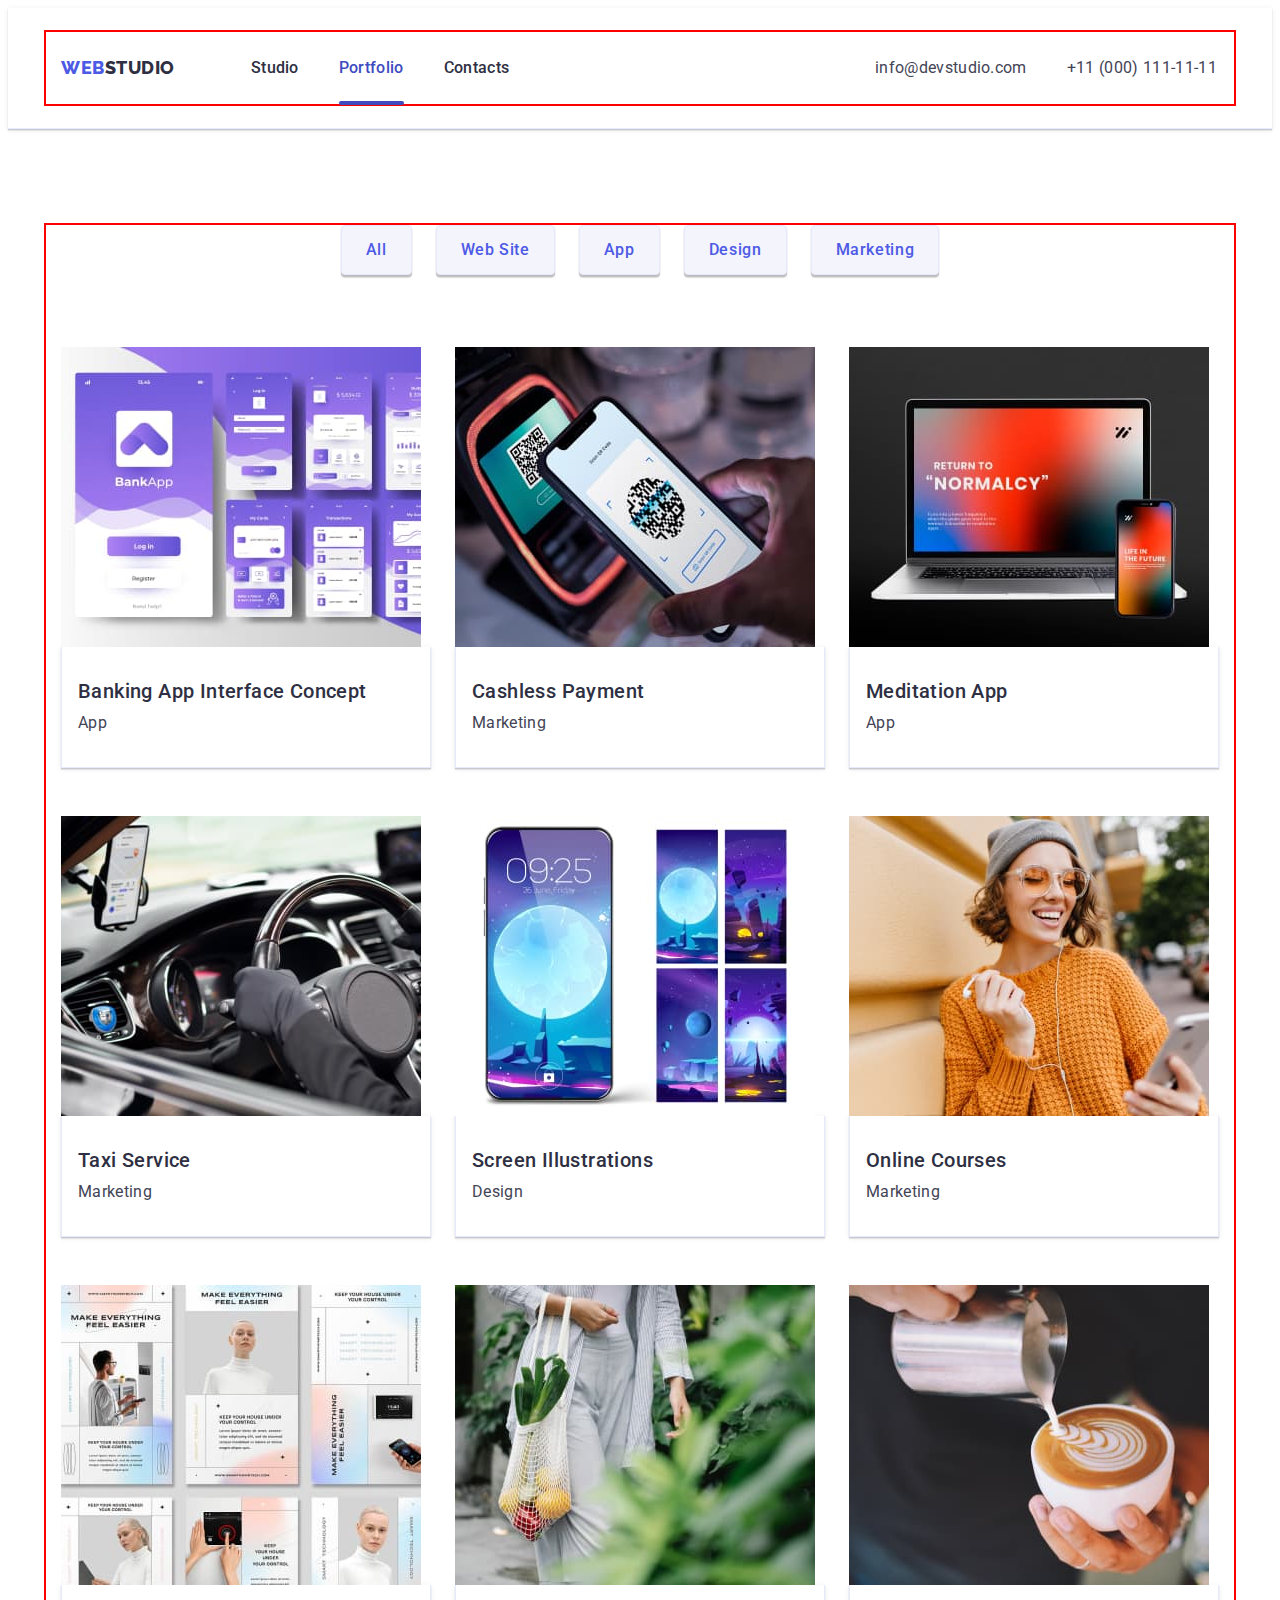
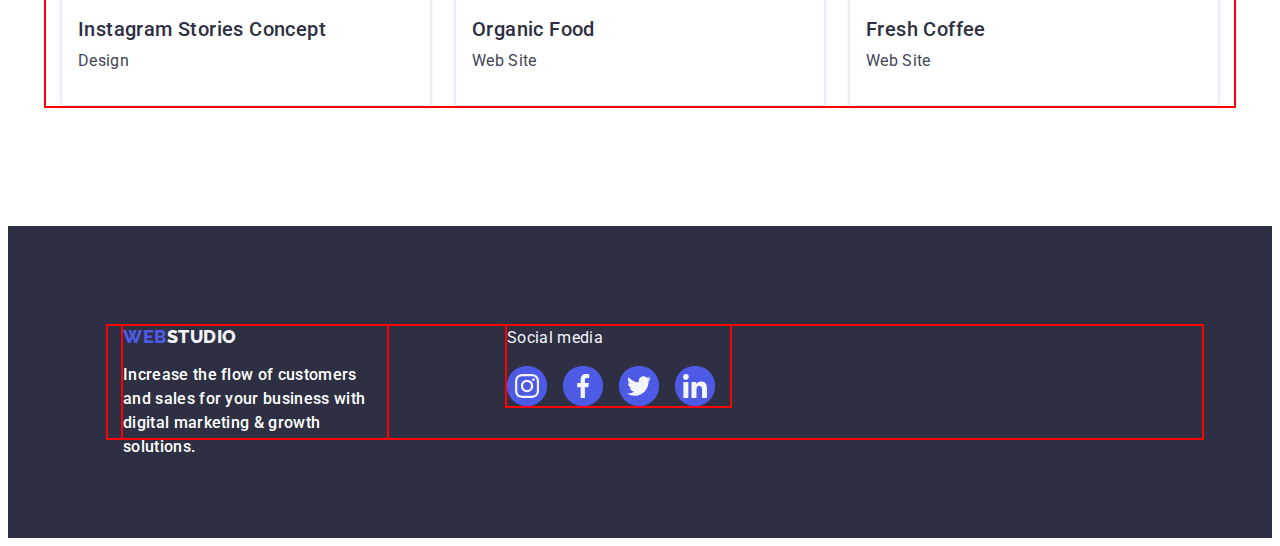
==== commit 6c7aebe0: "Summary" ====
--- a/portfolio.html
+++ b/portfolio.html
@@ -2,18 +2,18 @@
 <html lang="en">
 
 <head>
-    <meta charset="UTF-8">
-    <meta http-equiv="X-UA-Compatible" content="IE=edge">
-    <meta name="viewport" content="width=device-width, initial-scale=1.0">
-    <link rel="preconnect" href="https://fonts.googleapis.com">
-    <link rel="preconnect" href="https://fonts.gstatic.com" crossorigin>
+    <meta charset="UTF-8" />
+    <meta http-equiv="X-UA-Compatible" content="IE=edge" />
+    <meta name="viewport" content="width=device-width, initial-scale=1.0" />
+    <link rel="preconnect" href="https://fonts.googleapis.com" />
+    <link rel="preconnect" href="https://fonts.gstatic.com" crossorigin />
     <link href="https://fonts.googleapis.com/css2?family=Raleway:wght@800&family=Roboto:wght@400;500;700&display=swap"
-        rel="stylesheet">
+        rel="stylesheet" />
     <title>Document</title>
     <link rel="stylesheet" href="https://cdnjs.cloudflare.com/ajax/libs/modern-normalize/2.0.0/modern-normalize.min.css"
         integrity="sha512-4xo8blKMVCiXpTaLzQSLSw3KFOVPWhm/TRtuPVc4WG6kUgjH6J03IBuG7JZPkcWMxJ5huwaBpOpnwYElP/m6wg=="
-        crossorigin="anonymous" referrerpolicy="no-referrer">
-    <link rel="stylesheet" href="./css/styles.css">
+        crossorigin="anonymous" referrerpolicy="no-referrer" />
+    <link rel="stylesheet" href="./css/styles.css" />
 </head>
 
 <body>
@@ -46,7 +46,6 @@
         </div>
     </header>
     <main>
-
         <section class="section portfolio">
             <div class="container">
                 <h1 class="visually-hidden">Portfolio</h1>
@@ -69,171 +68,163 @@
                 </ul>
                 <ul class="card-list list">
                     <li class="card-item">
-                        <div class="card-item-cover">
-                            <a class="card-item-link link" href="">
+                        <a class="card-item-link link" href="">
+                            <div class="card-cover-block">
                                 <img src="./images/our-products/banking-app.jpg" alt="banking app" width="360"
-                                    height="300">
-                                <div class="card-cover-block">
-                                    <p class="card-cover-text">14 Stylish and User-Friendly App Design Concepts · Task
-                                        Manager App · Calorie Tracker
-                                        App · Exotic Fruit Ecommerce App ·
-                                        Cloud Storage App</p>
-                                </div>
-                            </a>
-                        </div>
-                        <div class="card-app">
-                            <h2 class="advantage-subtitle">Banking App Interface Concept</h2>
-                            <p class="advantage-text">App</p>
-                        </div>
-                    </li>
-                    <li class="card-item">
-                        <div class="card-item-cover">
-                            <a class="card-item-link link" href="">
+                                    height="300" />
+                                <p class="card-cover-text">
+                                    14 Stylish and User-Friendly App Design Concepts · Task
+                                    Manager App · Calorie Tracker App · Exotic Fruit Ecommerce
+                                    App · Cloud Storage App
+                                </p>
+                            </div>
+                            <div class="card-app">
+                                <h2 class="advantage-subtitle">
+                                    Banking App Interface Concept
+                                </h2>
+                                <p class="advantage-text">App</p>
+                            </div>
+                        </a>
+                    </li>
+                    <li class="card-item">
+                        <a class="card-item-link link" href="">
+                            <div class="card-cover-block">
                                 <img src="./images/our-products/cashless-payment.jpg" alt="banking app" width="360"
-                                    height="300">
-                                <div class="card-cover-block">
-                                    <p class="card-cover-text">14 Stylish and User-Friendly App Design Concepts · Task
-                                        Manager App · Calorie Tracker
-                                        App · Exotic Fruit Ecommerce App ·
-                                        Cloud Storage App</p>
-                                </div>
-                            </a>
-                        </div>
-                        <div class="card-app">
-                            <h2 class="advantage-subtitle">Cashless Payment</h2>
-                            <p class="advantage-text">Marketing</p>
-                        </div>
-                    </li>
-                    <li class="card-item">
-                        <div class="card-item-cover">
-                            <a class="card-item-link link" href="">
+                                    height="300" />
+                                <p class="card-cover-text">
+                                    14 Stylish and User-Friendly App Design Concepts · Task
+                                    Manager App · Calorie Tracker App · Exotic Fruit Ecommerce
+                                    App · Cloud Storage App
+                                </p>
+                            </div>
+                            <div class="card-app">
+                                <h2 class="advantage-subtitle">Cashless Payment</h2>
+                                <p class="advantage-text">Marketing</p>
+                            </div>
+                        </a>
+                    </li>
+                    <li class="card-item">
+                        <a class="card-item-link link" href="">
+                            <div class="card-cover-block">
                                 <img src="./images/our-products/meditation-app.jpg" alt="banking app" width="360"
-                                    height="300">
-                                <div class="card-cover-block">
-                                    <p class="card-cover-text">14 Stylish and User-Friendly App Design Concepts · Task
-                                        Manager App · Calorie Tracker
-                                        App · Exotic Fruit Ecommerce App ·
-                                        Cloud Storage App</p>
-                                </div>
-                            </a>
-                        </div>
-                        <div class="card-app">
-                            <h2 class="advantage-subtitle">Meditation App</h2>
-                            <p class="advantage-text">App</p>
-                        </div>
-                    </li>
-                    <li class="card-item">
-                        <div class="card-item-cover">
-                            <a class="card-item-link link" href="">
+                                    height="300" />
+                                <p class="card-cover-text">
+                                    14 Stylish and User-Friendly App Design Concepts · Task
+                                    Manager App · Calorie Tracker App · Exotic Fruit Ecommerce
+                                    App · Cloud Storage App
+                                </p>
+                            </div>
+                            <div class="card-app">
+                                <h2 class="advantage-subtitle">Meditation App</h2>
+                                <p class="advantage-text">App</p>
+                            </div>
+                        </a>
+                    </li>
+                    <li class="card-item">
+                        <a class="card-item-link link" href="">
+                            <div class="card-cover-block">
                                 <img src="./images/our-products/taxi-service.jpg" alt="banking app" width="360"
-                                    height="300">
-                                <div class="card-cover-block">
-                                    <p class="card-cover-text">14 Stylish and User-Friendly App Design Concepts · Task
-                                        Manager App · Calorie Tracker
-                                        App · Exotic Fruit Ecommerce App ·
-                                        Cloud Storage App</p>
-                                </div>
-                            </a>
-                        </div>
-                        <div class="card-app">
-                            <h2 class="advantage-subtitle">Taxi Service</h2>
-                            <p class="advantage-text">Marketing</p>
-                        </div>
-                    </li>
-                    <li class="card-item">
-                        <div class="card-item-cover">
-                            <a class="card-item-link link" href="">
+                                    height="300" />
+                                <p class="card-cover-text">
+                                    14 Stylish and User-Friendly App Design Concepts · Task
+                                    Manager App · Calorie Tracker App · Exotic Fruit Ecommerce
+                                    App · Cloud Storage App
+                                </p>
+                            </div>
+                            <div class="card-app">
+                                <h2 class="advantage-subtitle">Taxi Service</h2>
+                                <p class="advantage-text">Marketing</p>
+                            </div>
+                        </a>
+                    </li>
+                    <li class="card-item">
+                        <a class="card-item-link link" href="">
+                            <div class="card-cover-block">
                                 <img src="./images/our-products/screen-illustrations.jpg" alt="banking app" width="360"
-                                    height="300">
-                                <div class="card-cover-block">
-                                    <p class="card-cover-text">14 Stylish and User-Friendly App Design Concepts · Task
-                                        Manager App · Calorie Tracker
-                                        App · Exotic Fruit Ecommerce App ·
-                                        Cloud Storage App</p>
-                                </div>
-                            </a>
-                        </div>
-                        <div class="card-app">
-                            <h2 class="advantage-subtitle">Screen Illustrations</h2>
-                            <p class="advantage-text">Design</p>
-                        </div>
-                    </li>
-                    <li class="card-item">
-                        <div class="card-item-cover">
-                            <a class="card-item-link link" href="">
+                                    height="300" />
+                                <p class="card-cover-text">
+                                    14 Stylish and User-Friendly App Design Concepts · Task
+                                    Manager App · Calorie Tracker App · Exotic Fruit Ecommerce
+                                    App · Cloud Storage App
+                                </p>
+                            </div>
+                            <div class="card-app">
+                                <h2 class="advantage-subtitle">Screen Illustrations</h2>
+                                <p class="advantage-text">Design</p>
+                            </div>
+                        </a>
+                    </li>
+                    <li class="card-item">
+                        <a class="card-item-link link" href="">
+                            <div class="card-cover-block">
                                 <img src="./images/our-products/online-courses.jpg" alt="banking app" width="360"
-                                    height="300">
-                                <div class="card-cover-block">
-                                    <p class="card-cover-text">14 Stylish and User-Friendly App Design Concepts · Task
-                                        Manager App · Calorie Tracker
-                                        App · Exotic Fruit Ecommerce App ·
-                                        Cloud Storage App</p>
-                                </div>
-                            </a>
-                        </div>
-                        <div class="card-app">
-                            <h2 class="advantage-subtitle">Online Courses</h2>
-                            <p class="advantage-text">Marketing</p>
-                        </div>
-                    </li>
-                    <li class="card-item">
-                        <div class="card-item-cover">
-                            <a class="card-item-link link" href="">
+                                    height="300" />
+                                <p class="card-cover-text">
+                                    14 Stylish and User-Friendly App Design Concepts · Task
+                                    Manager App · Calorie Tracker App · Exotic Fruit Ecommerce
+                                    App · Cloud Storage App
+                                </p>
+                            </div>
+                            <div class="card-app">
+                                <h2 class="advantage-subtitle">Online Courses</h2>
+                                <p class="advantage-text">Marketing</p>
+                            </div>
+                        </a>
+                    </li>
+                    <li class="card-item">
+                        <a class="card-item-link link" href="">
+                            <div class="card-cover-block">
                                 <img src="./images/our-products/instagram-stories-concept.jpg" alt="banking app"
-                                    width="360" height="300">
-                                <div class="card-cover-block">
-                                    <p class="card-cover-text">14 Stylish and User-Friendly App Design Concepts · Task
-                                        Manager App · Calorie Tracker
-                                        App · Exotic Fruit Ecommerce App ·
-                                        Cloud Storage App</p>
-                                </div>
-                            </a>
-                        </div>
-                        <div class="card-app">
-                            <h2 class="advantage-subtitle">Instagram Stories Concept</h2>
-                            <p class="advantage-text">Design</p>
-                        </div>
-                    </li>
-                    <li class="card-item">
-                        <div class="card-item-cover">
-                            <a class="card-item-link link" href="">
+                                    width="360" height="300" />
+                                <p class="card-cover-text">
+                                    14 Stylish and User-Friendly App Design Concepts · Task
+                                    Manager App · Calorie Tracker App · Exotic Fruit Ecommerce
+                                    App · Cloud Storage App
+                                </p>
+                            </div>
+                            <div class="card-app">
+                                <h2 class="advantage-subtitle">Instagram Stories Concept</h2>
+                                <p class="advantage-text">Design</p>
+                            </div>
+                        </a>
+                    </li>
+                    <li class="card-item">
+                        <a class="card-item-link link" href="">
+                            <div class="card-cover-block">
                                 <img src="./images/our-products/organic-food.jpg" alt="banking app" width="360"
-                                    height="300">
-                                <div class="card-cover-block">
-                                    <p class="card-cover-text">14 Stylish and User-Friendly App Design Concepts · Task
-                                        Manager App · Calorie Tracker
-                                        App · Exotic Fruit Ecommerce App ·
-                                        Cloud Storage App</p>
-                                </div>
-                            </a>
-                        </div>
-                        <div class="card-app">
-                            <h2 class="advantage-subtitle">Organic Food</h2>
-                            <p class="advantage-text">Web Site</p>
-                        </div>
-                    </li>
-                    <li class="card-item">
-                        <div class="card-item-cover">
-                            <a class="card-item-link link" href="">
+                                    height="300" />
+                                <p class="card-cover-text">
+                                    14 Stylish and User-Friendly App Design Concepts · Task
+                                    Manager App · Calorie Tracker App · Exotic Fruit Ecommerce
+                                    App · Cloud Storage App
+                                </p>
+                            </div>
+                            <div class="card-app">
+                                <h2 class="advantage-subtitle">Organic Food</h2>
+                                <p class="advantage-text">Web Site</p>
+                            </div>
+                        </a>
+                    </li>
+                    <li class="card-item">
+                        <a class="card-item-link link" href="">
+                            <div class="card-cover-block">
                                 <img src="./images/our-products/fresh-coffee.jpg" alt="banking app" width="360"
-                                    height="300">
-                                <div class="card-cover-block">
-                                    <p class="card-cover-text">14 Stylish and User-Friendly App Design Concepts · Task
-                                        Manager App · Calorie Tracker
-                                        App · Exotic Fruit Ecommerce App ·
-                                        Cloud Storage App</p>
-                                </div>
-                            </a>
-                        </div>
-                        <div class="card-app">
-                            <h2 class="advantage-subtitle">Fresh Coffee</h2>
-                            <p class="advantage-text">Web Site</p>
-                        </div>
+                                    height="300" />
+                                <p class="card-cover-text">
+                                    14 Stylish and User-Friendly App Design Concepts · Task
+                                    Manager App · Calorie Tracker App · Exotic Fruit Ecommerce
+                                    App · Cloud Storage App
+                                </p>
+                            </div>
+                            <div class="card-app">
+                                <h2 class="advantage-subtitle">Fresh Coffee</h2>
+                                <p class="advantage-text">Web Site</p>
+                            </div>
+                        </a>
                     </li>
                 </ul>
             </div>
         </section>
-
     </main>
     <footer class="footer">
         <div class="container footer-container">
@@ -248,34 +239,34 @@
                 <p class="footer-soc-text">Social media</p>
                 <ul class="footer-soc-list">
                     <li class="footer-soc-item">
-                        <a class="footer-soc" href="http://" target="_blank" rel="noopener noreferrer">
-                            <svg class="team-soc-icon" width="24" height="24">
-                                <use href="./images/symbol.svg#icon-instagram"></use>
+                        <a class="footer-soc" href="" target="_blank" rel="noopener noreferrer">
+                            <svg class="team-soc-icon" width="24" height="24">
+                                <use href="./images/icons.svg#icon-instagram"></use>
                             </svg></a>
                     </li>
                     <li class="footer-soc-item">
-                        <a class="footer-soc" href="http://" target="_blank" rel="noopener noreferrer">
-                            <svg class=" team-soc-icon" width="24" height="24">
-                                <use href="./images/symbol.svg#icon-facebook"></use>
+                        <a class="footer-soc" href="" target="_blank" rel="noopener noreferrer">
+                            <svg class="team-soc-icon" width="24" height="24">
+                                <use href="./images/icons.svg#icon-facebook"></use>
                             </svg></a>
                     </li>
                     <li class="footer-soc-item">
-                        <a class="footer-soc" href="http://" target="_blank" rel="noopener noreferrer">
-                            <svg class="team-soc-icon" width="24" height="24">
-                                <use href="./images/symbol.svg#icon-twitter"></use>
+                        <a class="footer-soc" href="" target="_blank" rel="noopener noreferrer">
+                            <svg class="team-soc-icon" width="24" height="24">
+                                <use href="./images/icons.svg#icon-twitter"></use>
                             </svg></a>
                     </li>
                     <li class="footer-soc-item">
-                        <a class="footer-soc" href="http://" target="_blank" rel="noopener noreferrer">
-                            <svg class="team-soc-icon" width="24" height="24">
-                                <use href="./images/symbol.svg#icon-linkedin"></use>
-                            </svg></a>
+                        <a class="footer-soc" href="" target="_blank" rel="noopener noreferrer">
+                            <svg class="team-soc-icon" width="24" height="24">
+                                <use href="./images/icons.svg#icon-linkedin"></use>
+                            </svg>
+                        </a>
                     </li>
                 </ul>
             </div>
         </div>
     </footer>
-
 </body>
 
 </html>--- a/css/styles.css
+++ b/css/styles.css
@@ -76,6 +76,7 @@
   padding-top: 24px;
   padding-bottom: 24px;
   border-bottom: 1px solid #E7E9FC;
+  box-shadow: 0px 2px 1px rgba(46, 47, 66, 0.08), 0px 1px 1px rgba(46, 47, 66, 0.16), 0px 1px 6px rgba(46, 47, 66, 0.08);
 }
 
 .header-container {
@@ -142,11 +143,11 @@
 .current::after {
   content: '';
   left: 0;
-  bottom: 0;
+  bottom: -1px;
   width: 100%;
   height: 4px;
   position: absolute;
-  background-color: var(--color-action);
+  background-color: var(--color-action-secondary);
   border-radius: 2px;
 }
 
@@ -177,6 +178,8 @@
 /* *----------HERO-------------- */
 
 .hero {
+  max-width: 1440px;
+  margin: 0 auto;
   background-color: var(--color-primary);
   background-image: linear-gradient(0deg, rgba(46, 47, 66, 0.7), rgba(46, 47, 66, 0.7)), url(/images/hero/hero-image.jpg);
   background-size: cover;
@@ -252,6 +255,7 @@
 }
 
 .advantage-item-icon {
+  display: flex;
   width: 264px;
   height: 112px;
   gap: 24px;
@@ -260,7 +264,7 @@
   justify-content: center;
   margin: 0 auto;
   margin-bottom: 8px;
-  background: #F4F4FD;
+  background-color: #F4F4FD;
   border-radius: 4px;
 }
 
@@ -321,12 +325,12 @@
 .team-title {
   font-weight: 700;
   font-size: 36px;
-  line-height: 1.1;
-  letter-spacing: 0.02em;
+  line-height: 1.11;
+  letter-spacing: 0.02em;
+  margin-bottom: 72px;
   text-transform: capitalize;
   color: var(--color-primary);
   text-align: center;
-  margin-bottom: 72px;
   max-width: 163px;
   margin-right: auto;
   margin-left: auto;
@@ -335,6 +339,7 @@
 .team-list {
   display: flex;
   gap: 24px;
+  justify-content: center;
 }
 
 .team-item {
@@ -346,7 +351,7 @@
 }
 
 .team-item-specialist {
-  padding: 32px 16px;
+  padding: 32px 0;
 }
 
 .team-name {
@@ -372,8 +377,10 @@
   gap: 24px;
 }
 
+
+
 .team-soc-item {
-  display: flex;
+  display: block;
   width: 40px;
   height: 40px;
   width: calc((100% - 72px) / 4);
@@ -383,14 +390,25 @@
   border-radius: 50%;
 }
 
-.team-soc-item:hover,
-.team-soc-item:focus {
+.team-soc-item:hover {
   background-color: var(--color-action-secondary);
   transition: var(--transition);
 }
 
 .team-soc {
-  height: 16px;
+  width: 100%;
+  height: 100%;
+  background-color: var(--color-action);
+  border-radius: 50%;
+  display: flex;
+  align-items: center;
+  justify-content: center;
+  transition: var(--transition);
+}
+
+.team-soc:hover {
+  background-color: var(--color-action-secondary);
+  transition: var(--transition);
 }
 
 .team-soc-icon {
@@ -418,24 +436,30 @@
 }
 
 
-.customers-ikon {
+.customers-link {
   display: flex;
   justify-content: center;
   align-items: center;
   width: 100%;
   height: 100%;
-  fill: #8E8F99;
+  color: #8E8F99;
   border: 1px solid #8E8F99;
   border-radius: 4px;
   width: 100%;
   height: 100%;
 }
 
-.customers-ikon:hover {
+
+.customers-link:hover,
+.customers-link:focus {
   color: var(--color-action-secondary);
   border-color: var(--color-action-secondary);
+  transition: border-color var(--transition),
+    color var(--transition);
+}
+
+.customers-ikon {
   fill: currentColor;
-  transition: var(--transition);
 }
 
 /* *----------footer-------------- */
@@ -447,7 +471,8 @@
 
 .footer-container {
   display: flex;
-  justify-content: center;
+  align-items: baseline;
+
 }
 
 .footer-logo-container {
@@ -478,10 +503,10 @@
 }
 
 .footer-text {
-  font-weight: 400;
-  line-height: 1.5;
-  letter-spacing: 0.02em;
-  color: var(--color-bg);
+  font-weight: 500;
+  line-height: 1.5;
+  letter-spacing: 0.02em;
+  color: var(--color-invert);
   max-width: 264px;
   margin-bottom: 16px;
 }
@@ -523,11 +548,90 @@
 .footer-soc-item:hover,
 .footer-soc-item:focus {
   background-color: #31D0AA;
-  transition: var(--transition);
+  transition: background-color var(--transition);
 }
 
 .footer-soc {
+  width: 100%;
+  height: 100%;
+  background-color: var(--color-action);
+  border-radius: 50%;
+  display: flex;
+  align-items: center;
+  justify-content: center;
+}
+
+.footer-soc:hover,
+.footer-soc:focus {
+  background-color: #31D0AA;
+  transition: background-color var(--transition);
+}
+
+
+
+/* *----------backdrop-------------- */
+
+
+
+.backdrop {
+  position: fixed;
+  top: 0;
+  width: 100%;
+  height: 100%;
+  background: rgba(46, 47, 66, 0.4);
+  transition: opacity var(--transition), visibility var(--transition);
+
+}
+
+.modal {
+  position: absolute;
+  width: 408px;
+  min-height: 584px;
+  background-color: #FCFCFC;
+  box-shadow: 0px 1px 1px rgba(0, 0, 0, 0.14), 0px 1px 3px rgba(0, 0, 0, 0.12), 0px 2px 1px rgba(0, 0, 0, 0.2);
+  border-radius: 4px;
+  top: 50%;
+  left: 50%;
+  transform: translate(-50%, -50%) scale(1);
+  padding: 0;
+  transition: background-color var(--transition),
+    border var(--transition);
+}
+
+.modal-btn {
+  display: flex;
+  position: absolute;
+  justify-content: center;
+  align-items: center;
+  top: 24px;
+  right: 24px;
+  width: 24px;
   height: 24px;
+  color: #2E2F42;
+  background-color: #E7E9FC;
+  border: 1px solid rgba(0, 0, 0, 0.1);
+  border-radius: 50%;
+  cursor: pointer;
+}
+
+
+.modal-btn:hover,
+.modal-btn:focus {
+  color: var(--color-invert);
+  background-color: var(--color-action-secondary);
+  border: none;
+  fill: var(--color-invert);
+  transition: fill var(--transition);
+}
+
+.is-hidden {
+  visibility: hidden;
+  opacity: 0;
+  pointer-events: none;
+}
+
+.backdrop.is-hidden .modal {
+  transform: translate(-50%) scale(0);
 }
 
 /* *----------portfolio-------------- */
@@ -546,6 +650,7 @@
   justify-content: center;
   margin-bottom: 72px;
 }
+
 
 
 .portfolio-btn {
@@ -562,6 +667,10 @@
   box-shadow: 0px 3px 1px rgba(0, 0, 0, 0.1), 0px 2px 1px rgba(0, 0, 0, 0.08), 0px 2px 2px rgba(0, 0, 0, 0.12);
   border: 1px solid #e7e9fc;
   border-radius: 4px;
+  transition: color var(--transition),
+    background-color var(--transition),
+    border-color var(--transition),
+    box-shadow var(--transition);
 }
 
 .portfolio-btn:hover,
@@ -591,14 +700,9 @@
 
 }
 
-.card-item:hover .card-cover-block {
-  transform: translateY(0);
-}
-
-.card-item-cover {
-  position: relative;
-  overflow: hidden;
-}
+
+
+.card-item-cover {}
 
 .card-app {
   padding: 32px 16px;
@@ -608,82 +712,26 @@
 }
 
 .card-cover-block {
+  position: relative;
+  overflow: hidden;
+}
+
+.card-cover-text {
   position: absolute;
-  background-color: var(--color-action);
   top: 0;
   left: 0;
   padding: 40px 32px 164px 32px;
   height: 100%;
+  width: 100%;
   transform: translateY(100%);
   transition: transform var(--transition);
-}
-
-.card-cover-text {
-  font-weight: 400;
   font-size: 16px;
   line-height: 1.5;
   letter-spacing: 0.02em;
   color: var(--color-bg);
-
-}
-
-
-/* *----------backdrop-------------- */
-
-
-
-.backdrop {
-  position: fixed;
-  top: 0;
-  width: 100%;
-  height: 100%;
-  background: rgba(46, 47, 66, 0.4);
-  transition: opacity var(--transition), visibility var(--transition);
-
-}
-
-.modal {
-  position: absolute;
-  width: 408px;
-  min-height: 584px;
-  background-color: #FCFCFC;
-  box-shadow: 0px 1px 1px rgba(0, 0, 0, 0.14), 0px 1px 3px rgba(0, 0, 0, 0.12), 0px 2px 1px rgba(0, 0, 0, 0.2);
-  border-radius: 4px;
-  left: 50%;
-  transform: translate(-50%) scale(1);
-  transition: transform var(--transition);
-}
-
-.modal-btn {
-  display: flex;
-  position: absolute;
-  justify-content: center;
-  align-items: center;
-  top: 24px;
-  right: 24px;
-  width: 24px;
-  height: 24px;
-  color: #2E2F42;
-  background-color: #E7E9FC;
-  border: 1px solid rgba(0, 0, 0, 0.1);
-  border-radius: 50%;
-  cursor: pointer;
-}
-
-
-.modal-btn:hover {
-  color: var(--color-invert);
-  background-color: var(--color-action-secondary);
-  fill: currentColor;
-  transition: var(--transition);
-}
-
-.is-hidden {
-  visibility: hidden;
-  opacity: 0;
-  pointer-events: none;
-}
-
-.backdrop.is-hidden .modal {
-  transform: translate(-50%) scale(0);
+  background-color: var(--color-action);
+}
+
+.card-item:hover .card-cover-text {
+  transform: translateY(0);
 }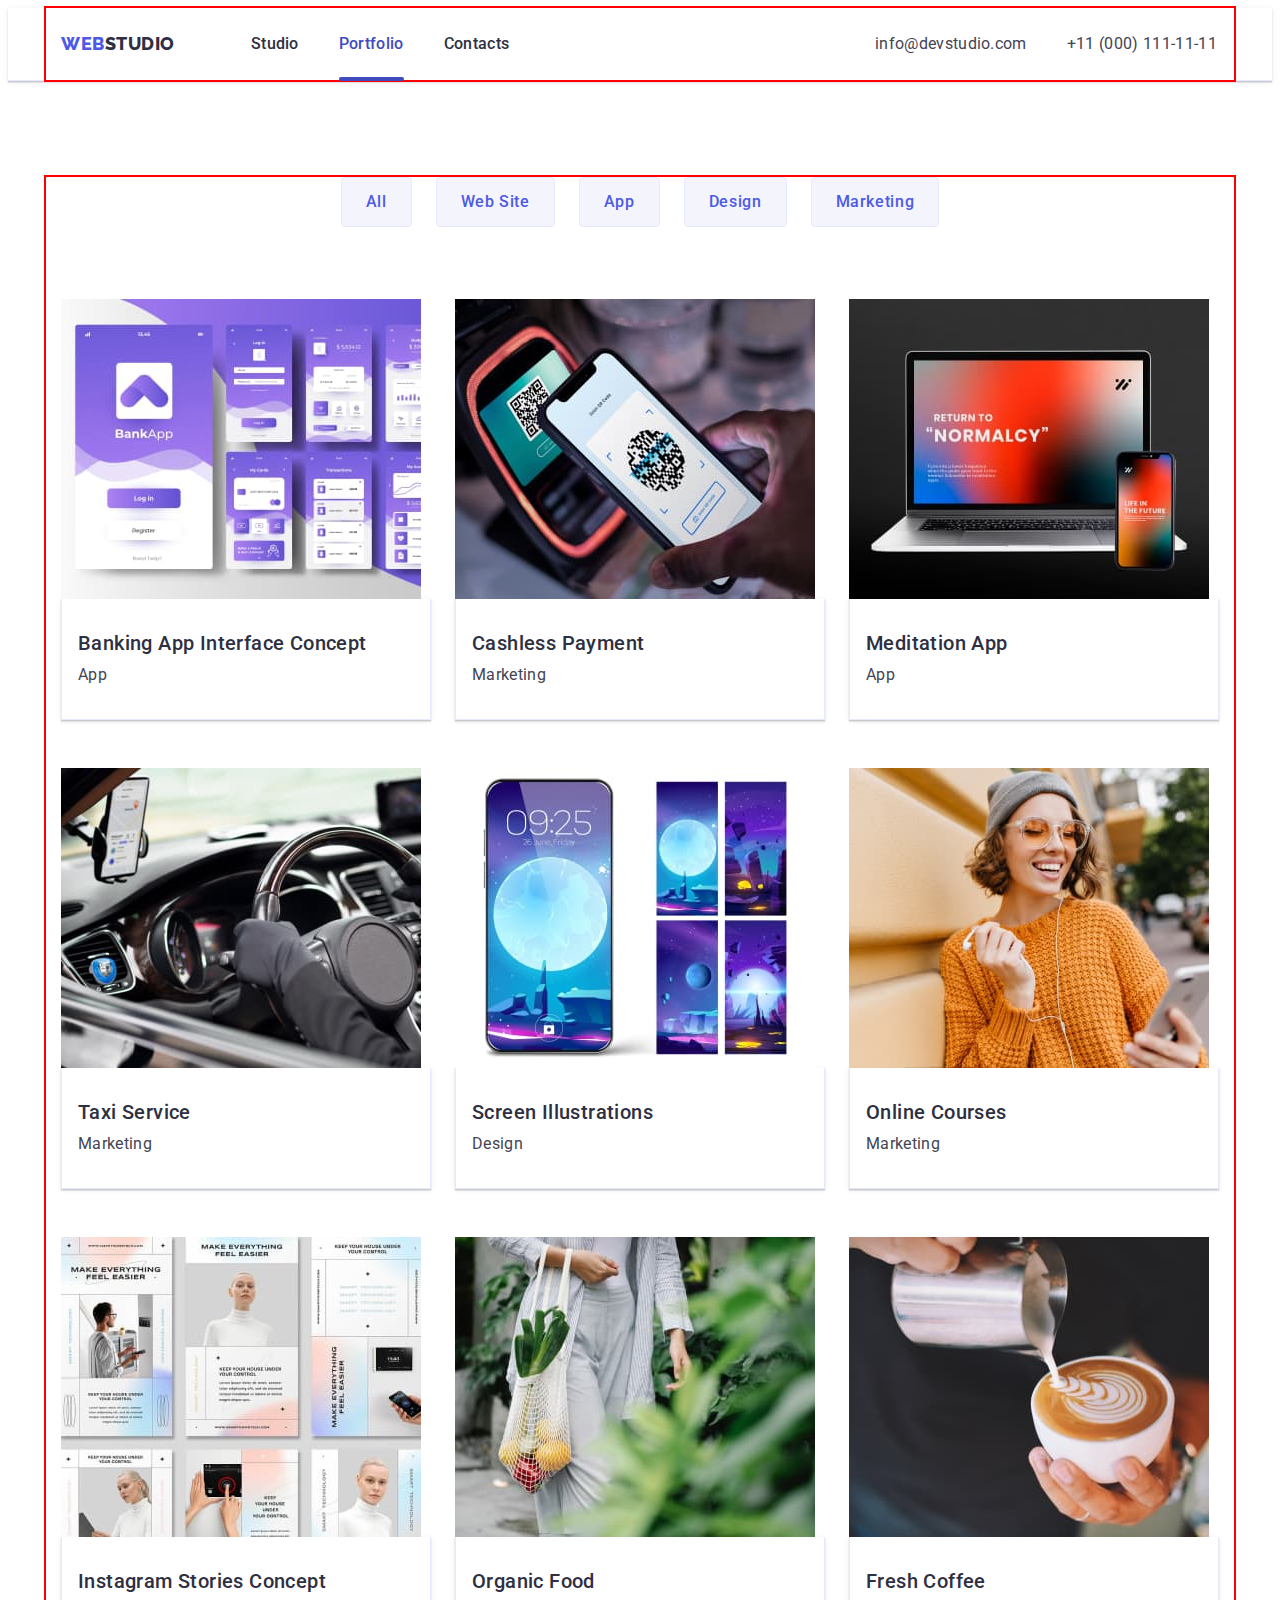
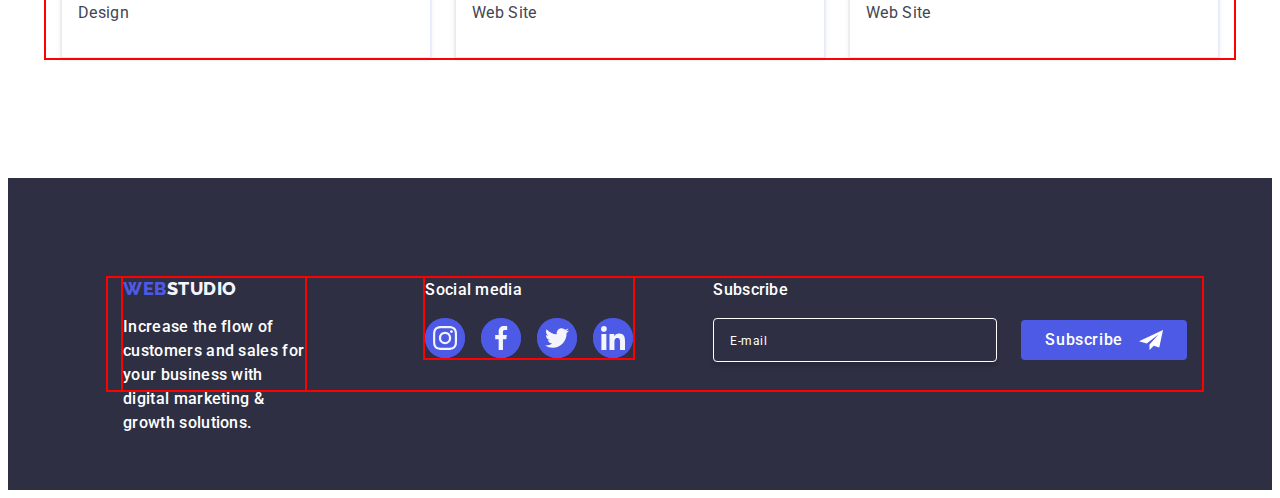
==== commit 6a25cb81: "Summary" ====
--- a/portfolio.html
+++ b/portfolio.html
@@ -265,6 +265,18 @@
                     </li>
                 </ul>
             </div>
+            <div class="footer-bottom">
+                <p class="footer-bottom-text">Subscribe</p>
+                <form class="footer-form">
+                    <label for="footer-email" class="footer-label" aria-label="footer email"><input type="email"
+                            name="footer-email" id="footer-email" placeholder="E-mail" class="footer-input"></label>
+                    <button type="submit" class="footer-btn">Subscribe
+                        <svg class="footer-btn-icon" width="24" height="24">
+                            <use href="./images/icons.svg#icon-telegram"></use>
+                        </svg>
+                    </button>
+                </form>
+            </div>
         </div>
     </footer>
 </body>
--- a/css/styles.css
+++ b/css/styles.css
@@ -36,6 +36,19 @@
   display: block;
 }
 
+p {
+  margin: 0;
+}
+
+button {
+  font-family: inherit;
+  color: currentColor;
+}
+
+input {
+  font-family: inherit;
+}
+
 .link {
   text-decoration: none;
 }
@@ -55,6 +68,8 @@
 .section {
   padding-bottom: 0px;
 }
+
+
 
 .visually-hidden {
   position: absolute;
@@ -73,8 +88,6 @@
 /** ------HEADER-------- */
 
 .header {
-  padding-top: 24px;
-  padding-bottom: 24px;
   border-bottom: 1px solid #E7E9FC;
   box-shadow: 0px 2px 1px rgba(46, 47, 66, 0.08), 0px 1px 1px rgba(46, 47, 66, 0.16), 0px 1px 6px rgba(46, 47, 66, 0.08);
 }
@@ -181,7 +194,7 @@
   max-width: 1440px;
   margin: 0 auto;
   background-color: var(--color-primary);
-  background-image: linear-gradient(0deg, rgba(46, 47, 66, 0.7), rgba(46, 47, 66, 0.7)), url(/images/hero/hero-image.jpg);
+  background-image: linear-gradient(rgba(46, 47, 66, 0.7), rgba(46, 47, 66, 0.7)), url(../images/hero/hero-image.jpg);
   background-size: cover;
   background-repeat: no-repeat;
   background-position: center;
@@ -327,13 +340,13 @@
   font-size: 36px;
   line-height: 1.11;
   letter-spacing: 0.02em;
-  margin-bottom: 72px;
   text-transform: capitalize;
   color: var(--color-primary);
   text-align: center;
   max-width: 163px;
   margin-right: auto;
   margin-left: auto;
+  margin-bottom: 72px;
 }
 
 .team-list {
@@ -375,23 +388,25 @@
 .team-soc-list {
   display: flex;
   gap: 24px;
+  justify-content: center;
+  align-items: center;
 }
 
 
 
 .team-soc-item {
-  display: block;
   width: 40px;
   height: 40px;
-  width: calc((100% - 72px) / 4);
-  justify-content: center;
-  align-items: center;
-  background-color: var(--color-action);
-  border-radius: 50%;
+  /* width: calc((100% - 72px) / 4);
+  justify-content: center;
+  align-items: center;
+  background-color: var(--color-action); */
+
+
 }
 
 .team-soc-item:hover {
-  background-color: var(--color-action-secondary);
+  /* background-color: var(--color-action-secondary); */
   transition: var(--transition);
 }
 
@@ -403,12 +418,12 @@
   display: flex;
   align-items: center;
   justify-content: center;
-  transition: var(--transition);
-}
-
-.team-soc:hover {
+  transition: background-color 250ms cubic-bezier(0.4, 0, 0.2, 1);
+}
+
+.team-soc:hover,
+.team-soc:focus {
   background-color: var(--color-action-secondary);
-  transition: var(--transition);
 }
 
 .team-soc-icon {
@@ -419,6 +434,17 @@
 
 .customers {
   padding: 120px 0;
+}
+
+.customers-title {
+  font-weight: 700;
+  font-size: 36px;
+  line-height: 1.11;
+  letter-spacing: 0.02em;
+  text-transform: capitalize;
+  color: var(--color-primary);
+  text-align: center;
+  margin-bottom: 72px;
 }
 
 .customers-list {
@@ -517,7 +543,7 @@
   max-width: 208px;
   height: 80px;
   margin-left: 0;
-  padding-left: 0;
+  padding: 0;
 }
 
 .footer-soc-list {
@@ -527,12 +553,15 @@
 }
 
 .footer-soc-text {
-  line-height: 1.5;
-  letter-spacing: 0.02em;
-  color: var(--color-bg);
+  font-weight: 500;
+  line-height: 1.5;
+  letter-spacing: 0.02em;
+  color: var(--color-invert);
   max-width: 98px;
   margin-bottom: 16px;
 }
+
+
 
 .footer-soc-item {
   display: flex;
@@ -555,6 +584,7 @@
   width: 100%;
   height: 100%;
   background-color: var(--color-action);
+  transition: background-color var(--transition);
   border-radius: 50%;
   display: flex;
   align-items: center;
@@ -565,6 +595,82 @@
 .footer-soc:focus {
   background-color: #31D0AA;
   transition: background-color var(--transition);
+}
+
+.footer-bottom {
+  display: flex;
+  flex-direction: column;
+  justify-content: space-between;
+  margin-left: 80px;
+  padding-left: 0;
+}
+
+.footer-bottom-text {
+  font-size: 16px;
+  font-family: inherit;
+  font-weight: 500;
+  line-height: 1.5;
+  letter-spacing: 0.32px;
+  color: var(--color-invert);
+  max-width: 75px;
+  margin-bottom: 16px;
+}
+
+.footer-form {
+  display: flex;
+  gap: 24px;
+  justify-content: center;
+  align-items: center;
+
+}
+
+.footer-label {
+  padding-left: 0;
+}
+
+.footer-input {
+  width: 264px;
+  height: 40px;
+  border-radius: 4px;
+  border: 1px solid #FFF;
+  box-shadow: 0px 4px 4px 0px rgba(0, 0, 0, 0.15);
+  background-color: transparent;
+  padding-left: 16px;
+}
+
+.footer-input::placeholder {
+  font-size: 12px;
+  font-family: inherit;
+  line-height: 2;
+  letter-spacing: 0.48px;
+  color: var(--color-invert);
+}
+
+.footer-btn {
+  display: flex;
+  min-width: 165px;
+  height: 40px;
+  background-color: var(--color-action);
+  border-radius: 4px;
+  color: var(--color-invert);
+  border: none;
+  padding: 8px 24px;
+  font-size: 16px;
+  font-family: inherit;
+  font-weight: 500;
+  line-height: 1.5;
+  letter-spacing: 0.64px;
+  transition: background-color var(--transition);
+}
+
+.footer-btn:hover,
+.footer-btn:focus {
+  background-color: var(--color-action-secondary);
+}
+
+.footer-btn-icon {
+  margin-left: 16px;
+  fill: var(--color-invert);
 }
 
 
@@ -593,9 +699,9 @@
   top: 50%;
   left: 50%;
   transform: translate(-50%, -50%) scale(1);
-  padding: 0;
-  transition: background-color var(--transition),
-    border var(--transition);
+  transition: transform 250ms cubic-bezier(0.4, 0, 0.2, 1);
+  padding: 72px 24px 24px 24px;
+
 }
 
 .modal-btn {
@@ -611,7 +717,9 @@
   background-color: #E7E9FC;
   border: 1px solid rgba(0, 0, 0, 0.1);
   border-radius: 50%;
+  padding: 0;
   cursor: pointer;
+  transition: background-color var(--transition), border var(--transition);
 }
 
 
@@ -624,6 +732,165 @@
   transition: fill var(--transition);
 }
 
+.modal-btn-close {
+  transition: fill var(--transition);
+}
+
+.modal-title {
+  font-size: 16px;
+  font-family: Roboto;
+  font-weight: 500;
+  line-height: 1.5;
+  letter-spacing: 0.32px;
+  color: var(--color-primary);
+  text-align: center;
+  max-width: 360px;
+  margin-bottom: 16px;
+}
+
+.modal-input {
+  width: 100%;
+  height: 40px;
+  border-radius: 4px;
+  border: 1px solid rgba(46, 47, 66, 0.40);
+  background-color: transparent;
+  padding-left: 38px;
+  outline: transparent;
+  transition: border-color var(--transition);
+}
+
+.modal-input:focus {
+  border-color: #4D5AE5;
+}
+
+.modal-input:focus+.inupt-icon {
+  fill: #4D5AE5;
+}
+
+.modal-input::placeholder {
+  font-size: 12px;
+  line-height: 1.16;
+  letter-spacing: 0.48px;
+  color: rgba(46, 47, 66, 0.40);
+}
+
+.modal-label {
+  font-size: 12px;
+  line-height: 1.17;
+  letter-spacing: 0.48px;
+  color: #8e8f99;
+  display: block;
+  margin-bottom: 4px;
+}
+
+.modal-textarea {
+  width: 100%;
+  height: 120px;
+  border-radius: 4px;
+  border: 1px solid rgba(46, 47, 66, 0.40);
+  background-color: transparent;
+  color: rgba(46, 47, 66, 0.4);
+  padding: 8px 16px;
+  outline: transparent;
+  font-size: 12px;
+  line-height: 1.17;
+  letter-spacing: 0.48px;
+  resize: none;
+  transition: border-color var(--transition);
+}
+
+.modal-textarea:focus {
+  border-color: #4D5AE5;
+}
+
+.modal-textarea::placeholder {
+  font-size: 12px;
+  line-height: 1.16;
+  letter-spacing: 0.48px;
+  color: rgba(46, 47, 66, 0.40);
+}
+
+.modal-field {
+  margin-bottom: 8px;
+}
+
+.modal-field-textarea {
+  margin-bottom: 16px;
+}
+
+.modal-field-checkbox {
+  margin-bottom: 24px;
+}
+
+.inupt-icon {
+  fill: var(--color-primary);
+  position: absolute;
+  left: 16px;
+  top: 50%;
+  transform: translateY(-50%);
+  transition: fill var(--transition);
+}
+
+.input-wrap {
+  position: relative;
+}
+
+.check-text {
+  font-size: 12px;
+  line-height: 1.17;
+  letter-spacing: 0.48px;
+  color: #8E8F99;
+  display: flex;
+  align-items: center;
+}
+
+.check-text a {
+  color: #4D5AE5;
+  text-decoration: underline;
+  margin-left: 4px;
+}
+
+.check-text span {
+  width: 16px;
+  height: 16px;
+  border-radius: 2px;
+  border: 1px solid rgba(46, 47, 66, 0.40);
+  margin-right: 8px;
+  display: inline-flex;
+  justify-content: center;
+  align-items: center;
+  fill: transparent;
+  transition: background-color var(--transition);
+}
+
+.input-check:checked+.check-text span {
+  background-color: #404BBF;
+  border: none;
+  fill: #F4F4FD;
+}
+
+.modal-btn-send {
+  font-size: 16px;
+  font-weight: 500;
+  line-height: 1.5;
+  letter-spacing: 0.64px;
+  min-width: 169px;
+  color: var(--color-invert);
+  border: none;
+  border-radius: 4px;
+  background-color: var(--color-action);
+  box-shadow: 0px 4px 4px 0px rgba(0, 0, 0, 0.15);
+  padding: 16px 32px;
+  display: block;
+  margin: 0 auto;
+  cursor: pointer;
+  transition: background-color var(--transition);
+}
+
+.modal-btn-send:is(:hover, :focus) {
+  background-color: var(--color-action-secondary);
+}
+
 .is-hidden {
   visibility: hidden;
   opacity: 0;
@@ -664,7 +931,6 @@
   cursor: pointer;
   border: none;
   padding: 12px 24px;
-  box-shadow: 0px 3px 1px rgba(0, 0, 0, 0.1), 0px 2px 1px rgba(0, 0, 0, 0.08), 0px 2px 2px rgba(0, 0, 0, 0.12);
   border: 1px solid #e7e9fc;
   border-radius: 4px;
   transition: color var(--transition),
@@ -678,6 +944,7 @@
   color: var(--color-invert);
   background-color: var(--color-action-secondary);
   border: 1px solid transparent;
+  box-shadow: 0px 3px 1px rgba(0, 0, 0, 0.1), 0px 2px 1px rgba(0, 0, 0, 0.08), 0px 2px 2px rgba(0, 0, 0, 0.12);
 }
 
 
@@ -696,13 +963,22 @@
 
 .card-item {
   width: calc((100% - 48px) / 3);
-
-
-}
-
-
-
-.card-item-cover {}
+}
+
+
+
+.card-item-link {
+  display: block;
+  transition: box-shadow var(--transition);
+}
+
+.card-item-link:hover,
+.card-item-link:focus {
+  box-shadow: 0px 1px 6px rgba(46, 47, 66, 0.08),
+    0px 1px 1px rgba(46, 47, 66, 0.16),
+    0px 2px 1px rgba(46, 47, 66, 0.08);
+  ;
+}
 
 .card-app {
   padding: 32px 16px;
@@ -720,7 +996,7 @@
   position: absolute;
   top: 0;
   left: 0;
-  padding: 40px 32px 164px 32px;
+  padding: 40px 32px;
   height: 100%;
   width: 100%;
   transform: translateY(100%);
@@ -732,6 +1008,7 @@
   background-color: var(--color-action);
 }
 
-.card-item:hover .card-cover-text {
+.card-item-link:hover .card-cover-text,
+.card-item-link:focus .card-cover-text {
   transform: translateY(0);
 }